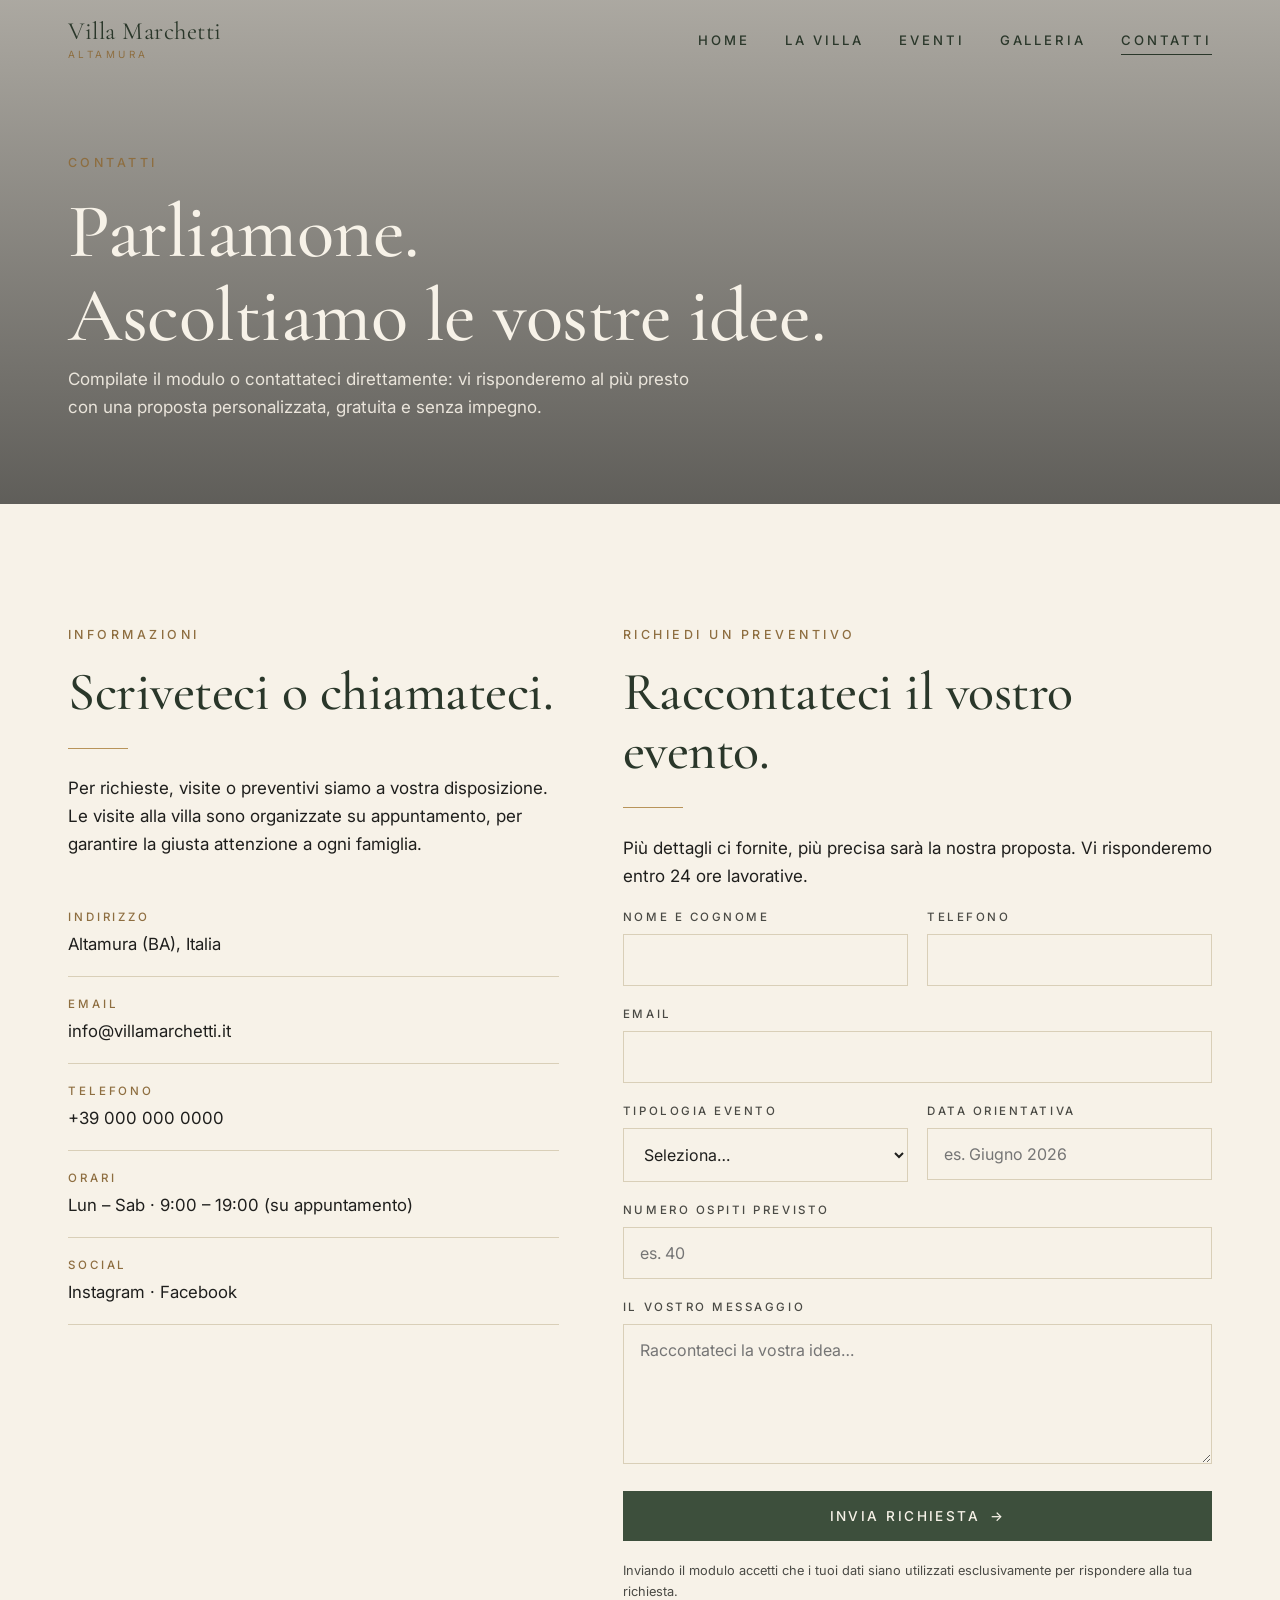
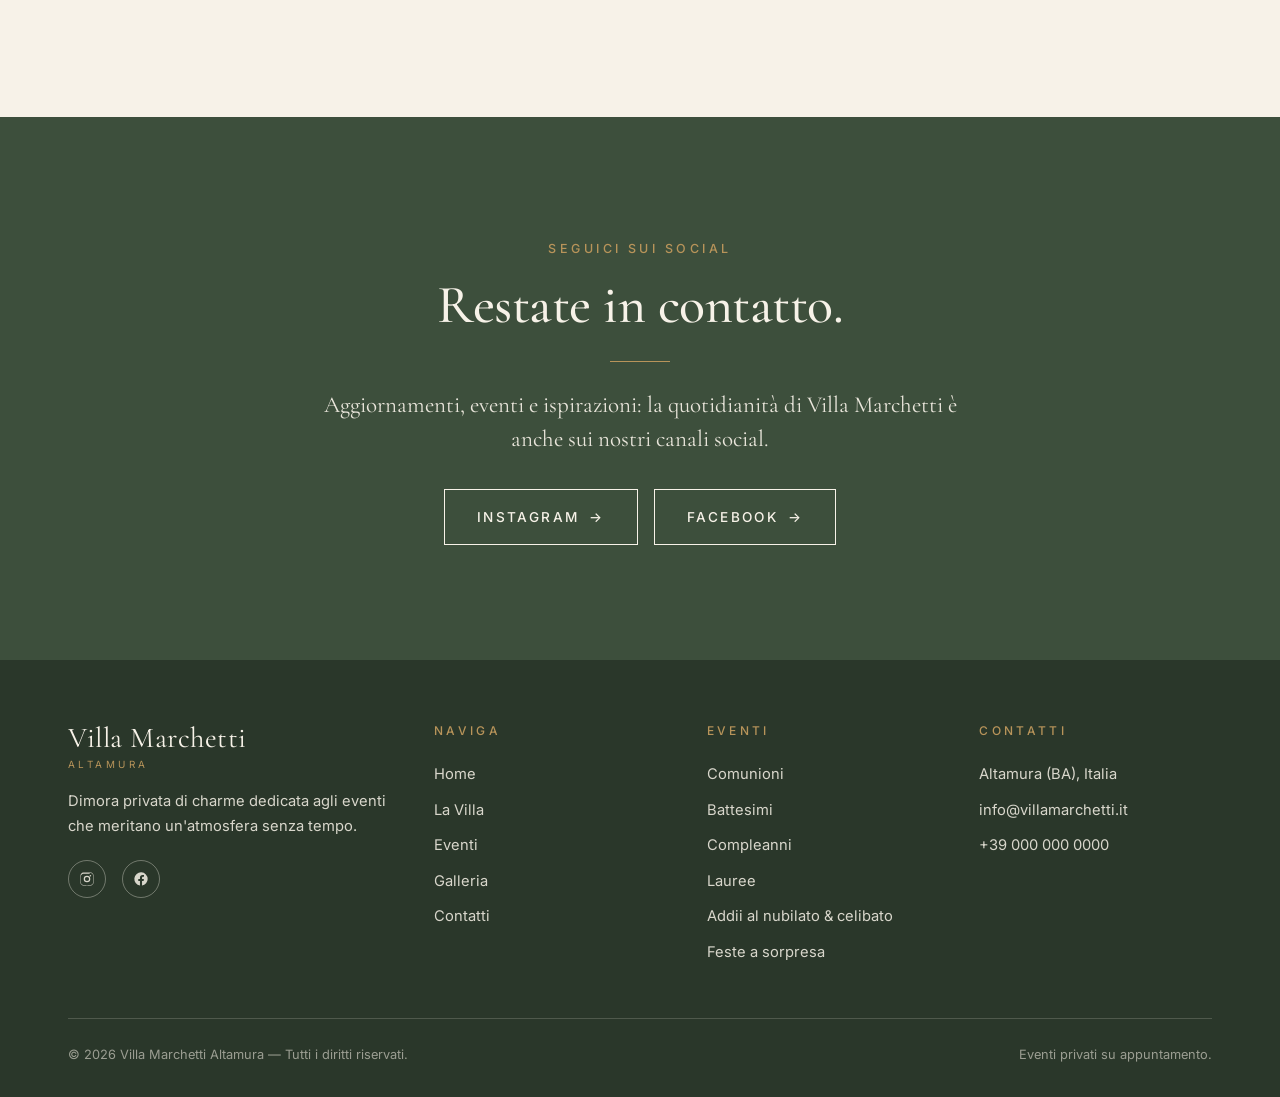
==== contatti.html @ 066bf470 "feat: setup iniziale sito Villa Marchetti Altamura - Sito statico HTML/CSS/JS pronto per deploy su V" ====
<!doctype html>
<html lang="it">
<head>
  <meta charset="utf-8" />
  <meta name="viewport" content="width=device-width,initial-scale=1" />
  <title>Contatti — Villa Marchetti Altamura</title>
  <meta name="description" content="Richiedi un preventivo o prenota una visita a Villa Marchetti, location esclusiva per eventi privati ad Altamura: comunioni, compleanni, battesimi, lauree e altro.">
  <meta name="theme-color" content="#3D4F3C">
  <link rel="canonical" href="https://villamarchetti.it/contatti.html">
  <link rel="preconnect" href="https://fonts.googleapis.com">
  <link rel="preconnect" href="https://fonts.gstatic.com" crossorigin>
  <link href="https://fonts.googleapis.com/css2?family=Cormorant+Garamond:ital,wght@0,400;0,500;0,600;1,400&family=Inter:wght@300;400;500;600&display=swap" rel="stylesheet">
  <link rel="stylesheet" href="/assets/css/style.css">
</head>
<body>

  <header class="site-header is-light">
    <div class="container nav">
      <a href="/" class="brand">Villa Marchetti<small>Altamura</small></a>
      <button class="nav-toggle" aria-label="Apri menu" aria-expanded="false">
        <span></span><span></span><span></span>
      </button>
      <nav>
        <ul class="nav-list">
          <li><a class="nav-link" href="/">Home</a></li>
          <li><a class="nav-link" href="/la-villa.html">La Villa</a></li>
          <li><a class="nav-link" href="/eventi.html">Eventi</a></li>
          <li><a class="nav-link" href="/galleria.html">Galleria</a></li>
          <li><a class="nav-link is-active" href="/contatti.html">Contatti</a></li>
        </ul>
      </nav>
    </div>
  </header>

  <!-- SUBHERO -->
  <section class="subhero">
    <div class="subhero__bg" style="background-image:url('https://images.unsplash.com/photo-1505691938895-1758d7feb511?auto=format&fit=crop&w=2000&q=80');"></div>
    <div class="container subhero__content reveal">
      <span class="eyebrow">Contatti</span>
      <h1>Parliamone.<br>Ascoltiamo le vostre idee.</h1>
      <p>Compilate il modulo o contattateci direttamente: vi risponderemo al più presto con una proposta personalizzata, gratuita e senza impegno.</p>
    </div>
  </section>

  <!-- CONTACT -->
  <section class="section">
    <div class="container">
      <div class="contact-grid">

        <!-- Info -->
        <div class="reveal">
          <span class="eyebrow">Informazioni</span>
          <h2>Scriveteci o chiamateci.</h2>
          <div class="divider"></div>
          <p>Per richieste, visite o preventivi siamo a vostra disposizione. Le visite alla villa sono organizzate su appuntamento, per garantire la giusta attenzione a ogni famiglia.</p>

          <ul class="info-list">
            <li>
              <strong>Indirizzo</strong>
              <span>Altamura (BA), Italia</span>
            </li>
            <li>
              <strong>Email</strong>
              <a href="mailto:info@villamarchetti.it">info@villamarchetti.it</a>
            </li>
            <li>
              <strong>Telefono</strong>
              <a href="tel:+390000000000">+39 000 000 0000</a>
            </li>
            <li>
              <strong>Orari</strong>
              <span>Lun – Sab · 9:00 – 19:00 (su appuntamento)</span>
            </li>
            <li>
              <strong>Social</strong>
              <span>
                <a href="https://www.instagram.com/villa_marchetti_altamura/" target="_blank" rel="noopener">Instagram</a> ·
                <a href="https://www.facebook.com/profile.php?id=100035421801743" target="_blank" rel="noopener">Facebook</a>
              </span>
            </li>
          </ul>
        </div>

        <!-- Form -->
        <div class="reveal">
          <span class="eyebrow">Richiedi un preventivo</span>
          <h2>Raccontateci il vostro evento.</h2>
          <div class="divider"></div>
          <p>Più dettagli ci fornite, più precisa sarà la nostra proposta. Vi risponderemo entro 24 ore lavorative.</p>

          <form id="contact-form" class="form" autocomplete="on" novalidate>
            <div class="form__row">
              <div>
                <label for="nome">Nome e cognome</label>
                <input type="text" id="nome" name="nome" required>
              </div>
              <div>
                <label for="telefono">Telefono</label>
                <input type="tel" id="telefono" name="telefono">
              </div>
            </div>

            <div>
              <label for="email">Email</label>
              <input type="email" id="email" name="email" required>
            </div>

            <div class="form__row">
              <div>
                <label for="evento">Tipologia evento</label>
                <select id="evento" name="evento" required>
                  <option value="">Seleziona…</option>
                  <option>Prima comunione</option>
                  <option>Battesimo</option>
                  <option>Compleanno</option>
                  <option>Festa di laurea</option>
                  <option>Addio al nubilato</option>
                  <option>Addio al celibato</option>
                  <option>Festa a sorpresa</option>
                  <option>Altro evento privato</option>
                </select>
              </div>
              <div>
                <label for="data">Data orientativa</label>
                <input type="text" id="data" name="data" placeholder="es. Giugno 2026">
              </div>
            </div>

            <div>
              <label for="ospiti">Numero ospiti previsto</label>
              <input type="text" id="ospiti" name="ospiti" placeholder="es. 40">
            </div>

            <div>
              <label for="messaggio">Il vostro messaggio</label>
              <textarea id="messaggio" name="messaggio" placeholder="Raccontateci la vostra idea…"></textarea>
            </div>

            <button type="submit" class="btn btn--primary">Invia richiesta <span class="arrow">→</span></button>
            <p style="font-size:.8rem;color:var(--color-ink-soft);margin:0;">Inviando il modulo accetti che i tuoi dati siano utilizzati esclusivamente per rispondere alla tua richiesta.</p>
          </form>
        </div>
      </div>
    </div>
  </section>

  <!-- CTA SOCIAL -->
  <section class="section section--olive text-center">
    <div class="container">
      <span class="eyebrow">Seguici sui social</span>
      <h2>Restate in contatto.</h2>
      <div class="divider"></div>
      <p class="lead" style="max-width:680px;margin:0 auto 2rem;color:rgba(247,242,232,.92);font-style:normal;">Aggiornamenti, eventi e ispirazioni: la quotidianità di Villa Marchetti è anche sui nostri canali social.</p>
      <div style="display:flex;gap:1rem;justify-content:center;flex-wrap:wrap;">
        <a href="https://www.instagram.com/villa_marchetti_altamura/" target="_blank" rel="noopener" class="btn btn--ghost-light">Instagram <span class="arrow">→</span></a>
        <a href="https://www.facebook.com/profile.php?id=100035421801743" target="_blank" rel="noopener" class="btn btn--ghost-light">Facebook <span class="arrow">→</span></a>
      </div>
    </div>
  </section>

  <!-- FOOTER -->
  <footer class="site-footer">
    <div class="container">
      <div class="footer-grid">
        <div>
          <a href="/" class="brand">Villa Marchetti<small>Altamura</small></a>
          <p style="margin-top:1.2rem;max-width:320px;">Dimora privata di charme dedicata agli eventi che meritano un'atmosfera senza tempo.</p>
          <ul class="socials" aria-label="Profili social">
            <li><a href="https://www.instagram.com/villa_marchetti_altamura/" target="_blank" rel="noopener" aria-label="Instagram"><svg viewBox="0 0 24 24"><path d="M12 2.2c3.2 0 3.6 0 4.85.07 1.17.05 1.8.25 2.23.42.56.22.96.48 1.38.9.42.42.68.82.9 1.38.17.42.37 1.06.42 2.23.06 1.25.07 1.63.07 4.8s0 3.55-.07 4.8c-.05 1.17-.25 1.8-.42 2.23-.22.56-.48.96-.9 1.38-.42.42-.82.68-1.38.9-.42.17-1.06.37-2.23.42-1.25.06-1.63.07-4.85.07s-3.6 0-4.85-.07c-1.17-.05-1.8-.25-2.23-.42a3.7 3.7 0 0 1-1.38-.9 3.7 3.7 0 0 1-.9-1.38c-.17-.42-.37-1.06-.42-2.23C2.21 15.55 2.2 15.17 2.2 12s0-3.55.07-4.8c.05-1.17.25-1.8.42-2.23.22-.56.48-.96.9-1.38.42-.42.82-.68 1.38-.9.42-.17 1.06-.37 2.23-.42C8.45 2.21 8.83 2.2 12 2.2zm0 1.8c-3.15 0-3.5 0-4.74.07-1.04.05-1.6.22-1.98.36-.5.2-.86.43-1.24.81a3.3 3.3 0 0 0-.81 1.24c-.14.38-.31.94-.36 1.98C2.8 8.5 2.8 8.85 2.8 12s0 3.5.07 4.74c.05 1.04.22 1.6.36 1.98.2.5.43.86.81 1.24.38.38.74.61 1.24.81.38.14.94.31 1.98.36C8.5 21.2 8.85 21.2 12 21.2s3.5 0 4.74-.07c1.04-.05 1.6-.22 1.98-.36.5-.2.86-.43 1.24-.81.38-.38.61-.74.81-1.24.14-.38.31-.94.36-1.98.07-1.24.07-1.59.07-4.74s0-3.5-.07-4.74c-.05-1.04-.22-1.6-.36-1.98a3.3 3.3 0 0 0-.81-1.24 3.3 3.3 0 0 0-1.24-.81c-.38-.14-.94-.31-1.98-.36C15.5 4 15.15 4 12 4zm0 3.07a4.93 4.93 0 1 1 0 9.86 4.93 4.93 0 0 1 0-9.86zm0 1.8a3.13 3.13 0 1 0 0 6.26 3.13 3.13 0 0 0 0-6.26zm5.1-3.05a1.15 1.15 0 1 1 0 2.3 1.15 1.15 0 0 1 0-2.3z"/></svg></a></li>
            <li><a href="https://www.facebook.com/profile.php?id=100035421801743" target="_blank" rel="noopener" aria-label="Facebook"><svg viewBox="0 0 24 24"><path d="M22 12a10 10 0 1 0-11.56 9.88v-6.99H7.9V12h2.54V9.8c0-2.5 1.5-3.9 3.78-3.9 1.1 0 2.24.2 2.24.2v2.46h-1.26c-1.24 0-1.63.77-1.63 1.56V12h2.78l-.44 2.89h-2.34v6.99A10 10 0 0 0 22 12z"/></svg></a></li>
          </ul>
        </div>
        <div>
          <h4>Naviga</h4>
          <ul>
            <li><a href="/">Home</a></li>
            <li><a href="/la-villa.html">La Villa</a></li>
            <li><a href="/eventi.html">Eventi</a></li>
            <li><a href="/galleria.html">Galleria</a></li>
            <li><a href="/contatti.html">Contatti</a></li>
          </ul>
        </div>
        <div>
          <h4>Eventi</h4>
          <ul>
            <li>Comunioni</li>
            <li>Battesimi</li>
            <li>Compleanni</li>
            <li>Lauree</li>
            <li>Addii al nubilato &amp; celibato</li>
            <li>Feste a sorpresa</li>
          </ul>
        </div>
        <div>
          <h4>Contatti</h4>
          <ul>
            <li>Altamura (BA), Italia</li>
            <li><a href="mailto:info@villamarchetti.it">info@villamarchetti.it</a></li>
            <li><a href="tel:+390000000000">+39 000 000 0000</a></li>
          </ul>
        </div>
      </div>
      <div class="footer-bottom">
        <span>© <span id="year"></span> Villa Marchetti Altamura — Tutti i diritti riservati.</span>
        <span>Eventi privati su appuntamento.</span>
      </div>
    </div>
  </footer>

  <script src="/assets/js/main.js" defer></script>
</body>
</html>
---- assets/css/style.css ----
/* =====================================================
   Villa Marchetti — Foglio di stile globale
   Palette: crema, verde oliva profondo, ottone, antracite
   Font:    Cormorant Garamond (titoli) + Inter (testo)
   ===================================================== */

:root {
  --color-bg:        #F7F2E8;   /* crema */
  --color-bg-alt:    #EFE7D5;   /* sabbia */
  --color-ink:       #1F1F1D;   /* antracite */
  --color-ink-soft:  #4A4A45;
  --color-olive:     #3D4F3C;   /* verde oliva profondo */
  --color-olive-dk:  #2A372A;
  --color-brass:     #B8945A;   /* ottone */
  --color-brass-dk:  #8E6E40;
  --color-line:      #D9CFB8;

  --font-serif: 'Cormorant Garamond', 'Times New Roman', serif;
  --font-sans:  'Inter', -apple-system, BlinkMacSystemFont, 'Helvetica Neue', Arial, sans-serif;

  --maxw: 1240px;
  --gutter: clamp(1.25rem, 4vw, 3rem);

  --t-fast: 220ms cubic-bezier(.4,0,.2,1);
  --t-slow: 600ms cubic-bezier(.22,.61,.36,1);
}

/* -----  Reset minimale  ----- */
*, *::before, *::after { box-sizing: border-box; }
html { scroll-behavior: smooth; -webkit-text-size-adjust: 100%; }
body {
  margin: 0;
  font-family: var(--font-sans);
  color: var(--color-ink);
  background: var(--color-bg);
  line-height: 1.65;
  font-size: 17px;
  -webkit-font-smoothing: antialiased;
  -moz-osx-font-smoothing: grayscale;
}
img { max-width: 100%; height: auto; display: block; }
a { color: inherit; text-decoration: none; transition: color var(--t-fast); }
a:hover { color: var(--color-brass-dk); }
button { font-family: inherit; cursor: pointer; border: 0; background: none; }
::selection { background: var(--color-olive); color: var(--color-bg); }

/* -----  Tipografia  ----- */
h1, h2, h3, h4 {
  font-family: var(--font-serif);
  font-weight: 500;
  color: var(--color-olive-dk);
  line-height: 1.1;
  margin: 0 0 .5em;
  letter-spacing: -.5px;
}
h1 { font-size: clamp(2.6rem, 6vw, 5rem); }
h2 { font-size: clamp(2rem, 4.2vw, 3.4rem); }
h3 { font-size: clamp(1.4rem, 2.2vw, 1.9rem); }
p  { margin: 0 0 1.1em; }
.eyebrow {
  font-family: var(--font-sans);
  font-size: .78rem;
  font-weight: 500;
  letter-spacing: .28em;
  text-transform: uppercase;
  color: var(--color-brass-dk);
  margin-bottom: 1rem;
  display: inline-block;
}
.lead {
  font-family: var(--font-serif);
  font-size: clamp(1.2rem, 1.8vw, 1.55rem);
  line-height: 1.5;
  color: var(--color-ink-soft);
  font-style: italic;
}

/* -----  Layout  ----- */
.container {
  width: 100%;
  max-width: var(--maxw);
  margin: 0 auto;
  padding: 0 var(--gutter);
}
.section { padding: clamp(4rem, 9vw, 7.5rem) 0; }
.section--tight { padding: clamp(3rem, 6vw, 5rem) 0; }
.section--olive { background: var(--color-olive); color: var(--color-bg); }
.section--olive h1, .section--olive h2, .section--olive h3 { color: var(--color-bg); }
.section--olive .eyebrow { color: var(--color-brass); }
.section--cream { background: var(--color-bg-alt); }
.divider {
  width: 60px; height: 1px; background: var(--color-brass);
  margin: 1.4rem 0 1.6rem;
}
.text-center { text-align: center; }
.text-center .divider { margin-left: auto; margin-right: auto; }

/* -----  Pulsanti  ----- */
.btn {
  display: inline-flex;
  align-items: center;
  gap: .6rem;
  padding: 1rem 2rem;
  font-family: var(--font-sans);
  font-size: .85rem;
  letter-spacing: .18em;
  text-transform: uppercase;
  font-weight: 500;
  border: 1px solid currentColor;
  transition: background var(--t-fast), color var(--t-fast), border-color var(--t-fast), transform var(--t-fast);
}
.btn:hover { transform: translateY(-1px); }
.btn--primary {
  background: var(--color-olive);
  color: var(--color-bg);
  border-color: var(--color-olive);
}
.btn--primary:hover { background: var(--color-olive-dk); border-color: var(--color-olive-dk); color: var(--color-bg); }
.btn--outline {
  background: transparent;
  color: var(--color-olive);
  border-color: var(--color-olive);
}
.btn--outline:hover { background: var(--color-olive); color: var(--color-bg); }
.btn--ghost-light {
  color: var(--color-bg);
  border-color: var(--color-bg);
}
.btn--ghost-light:hover { background: var(--color-bg); color: var(--color-olive-dk); }
.btn .arrow { transition: transform var(--t-fast); }
.btn:hover .arrow { transform: translateX(4px); }

/* -----  Header / Navigazione  ----- */
.site-header {
  position: fixed;
  top: 0; left: 0; right: 0;
  z-index: 50;
  padding: 1.2rem 0;
  transition: background var(--t-fast), padding var(--t-fast), box-shadow var(--t-fast);
}
.site-header.is-scrolled {
  background: rgba(247, 242, 232, .96);
  backdrop-filter: blur(8px);
  -webkit-backdrop-filter: blur(8px);
  padding: .7rem 0;
  box-shadow: 0 1px 0 var(--color-line);
}
.nav {
  display: flex;
  align-items: center;
  justify-content: space-between;
  gap: 2rem;
}
.brand {
  font-family: var(--font-serif);
  font-size: 1.55rem;
  color: var(--color-olive-dk);
  letter-spacing: .5px;
  line-height: 1;
}
.brand small {
  display: block;
  font-family: var(--font-sans);
  font-size: .62rem;
  letter-spacing: .35em;
  text-transform: uppercase;
  color: var(--color-brass-dk);
  margin-top: .35rem;
}
.site-header:not(.is-scrolled) .brand,
.site-header:not(.is-scrolled) .nav-link { color: var(--color-bg); }
.site-header:not(.is-scrolled) .brand small { color: var(--color-brass); }
.site-header.is-light:not(.is-scrolled) .brand,
.site-header.is-light:not(.is-scrolled) .nav-link { color: var(--color-olive-dk); }
.site-header.is-light:not(.is-scrolled) .brand small { color: var(--color-brass-dk); }

.nav-list {
  display: flex;
  gap: 2.2rem;
  list-style: none;
  margin: 0; padding: 0;
}
.nav-link {
  font-size: .82rem;
  letter-spacing: .22em;
  text-transform: uppercase;
  font-weight: 500;
  position: relative;
  padding: .4rem 0;
}
.nav-link::after {
  content: '';
  position: absolute;
  left: 0; bottom: 0;
  width: 0; height: 1px;
  background: currentColor;
  transition: width var(--t-fast);
}
.nav-link:hover::after, .nav-link.is-active::after { width: 100%; }

.nav-toggle {
  display: none;
  width: 36px; height: 28px;
  flex-direction: column;
  justify-content: space-between;
  align-items: stretch;
}
.nav-toggle span {
  display: block; height: 1.5px; background: currentColor;
  transition: transform var(--t-fast), opacity var(--t-fast);
}
.nav-toggle.is-open span:nth-child(1) { transform: translateY(13px) rotate(45deg); }
.nav-toggle.is-open span:nth-child(2) { opacity: 0; }
.nav-toggle.is-open span:nth-child(3) { transform: translateY(-13px) rotate(-45deg); }

/* -----  Hero  ----- */
.hero {
  position: relative;
  min-height: 100vh;
  display: flex;
  align-items: center;
  color: var(--color-bg);
  overflow: hidden;
}
.hero__bg {
  position: absolute; inset: 0;
  background-size: cover;
  background-position: center;
  z-index: 0;
}
.hero__bg::after {
  content: '';
  position: absolute; inset: 0;
  background: linear-gradient(180deg, rgba(31,31,29,.45) 0%, rgba(31,31,29,.55) 60%, rgba(31,31,29,.75) 100%);
}
.hero__content {
  position: relative;
  z-index: 1;
  max-width: 820px;
  padding-top: 6rem;
}
.hero h1 {
  color: var(--color-bg);
  margin-bottom: 1.2rem;
}
.hero .lead { color: rgba(247,242,232,.92); font-style: normal; }
.hero__actions {
  margin-top: 2rem;
  display: flex;
  gap: 1rem;
  flex-wrap: wrap;
}
.hero__scroll {
  position: absolute;
  bottom: 2rem; left: 50%;
  transform: translateX(-50%);
  z-index: 2;
  font-size: .7rem;
  letter-spacing: .35em;
  text-transform: uppercase;
  color: rgba(247,242,232,.8);
  text-align: center;
}
.hero__scroll::after {
  content: '';
  display: block;
  width: 1px; height: 40px;
  background: rgba(247,242,232,.6);
  margin: .8rem auto 0;
  animation: scrollLine 2.4s ease-in-out infinite;
  transform-origin: top;
}
@keyframes scrollLine {
  0%, 100% { transform: scaleY(.3); opacity: .4; }
  50%      { transform: scaleY(1);  opacity: 1;  }
}

/* -----  Hero compatto (pagine interne)  ----- */
.subhero {
  position: relative;
  min-height: 56vh;
  display: flex;
  align-items: flex-end;
  color: var(--color-bg);
  padding-bottom: clamp(2rem, 5vw, 4rem);
  overflow: hidden;
}
.subhero__bg { position: absolute; inset: 0; background-size: cover; background-position: center; z-index: 0; }
.subhero__bg::after {
  content: ''; position: absolute; inset: 0;
  background: linear-gradient(180deg, rgba(31,31,29,.35) 0%, rgba(31,31,29,.7) 100%);
}
.subhero__content { position: relative; z-index: 1; padding-top: 8rem; }
.subhero h1 { color: var(--color-bg); margin-bottom: .4rem; }
.subhero p { color: rgba(247,242,232,.9); max-width: 640px; }

/* -----  Griglia eventi (card)  ----- */
.grid-events {
  display: grid;
  grid-template-columns: repeat(auto-fit, minmax(260px, 1fr));
  gap: 2rem;
  margin-top: 3rem;
}
.event-card {
  background: var(--color-bg);
  padding: 2.4rem 2rem;
  border: 1px solid var(--color-line);
  text-align: center;
  transition: transform var(--t-fast), box-shadow var(--t-fast), border-color var(--t-fast);
}
.event-card:hover {
  transform: translateY(-4px);
  box-shadow: 0 20px 40px -20px rgba(31,31,29,.18);
  border-color: var(--color-brass);
}
.event-card__icon {
  width: 52px; height: 52px;
  margin: 0 auto 1.2rem;
  color: var(--color-brass-dk);
}
.event-card__icon svg { width: 100%; height: 100%; stroke: currentColor; fill: none; stroke-width: 1.2; }
.event-card h3 { font-size: 1.4rem; margin-bottom: .5rem; }
.event-card p { font-size: .95rem; color: var(--color-ink-soft); margin: 0; }

/* -----  Sezione split (immagine + testo)  ----- */
.split {
  display: grid;
  grid-template-columns: 1fr 1fr;
  gap: clamp(2rem, 5vw, 5rem);
  align-items: center;
}
.split--reverse .split__media { order: 2; }
.split__media {
  position: relative;
  aspect-ratio: 4/5;
  background-size: cover;
  background-position: center;
  overflow: hidden;
}
.split__media::before {
  content: '';
  position: absolute;
  inset: 14px;
  border: 1px solid rgba(247,242,232,.45);
  pointer-events: none;
}
.split__body h2 { margin-bottom: 1rem; }
.split__body .divider { margin-top: 0; }
@media (max-width: 820px) {
  .split { grid-template-columns: 1fr; }
  .split--reverse .split__media { order: 0; }
  .split__media { aspect-ratio: 4/3; }
}

/* -----  Quote / Pull-quote  ----- */
.quote {
  text-align: center;
  max-width: 820px;
  margin: 0 auto;
  font-family: var(--font-serif);
  font-style: italic;
  font-size: clamp(1.4rem, 2.4vw, 2rem);
  line-height: 1.4;
  color: var(--color-ink-soft);
}
.quote::before, .quote::after {
  content: '"';
  font-size: 1.2em;
  color: var(--color-brass);
  display: inline-block;
  transform: translateY(.15em);
  margin: 0 .15em;
}

/* -----  Galleria  ----- */
.gallery {
  display: grid;
  grid-template-columns: repeat(3, 1fr);
  gap: 1rem;
  margin-top: 2.5rem;
}
.gallery__item {
  position: relative;
  aspect-ratio: 1;
  background-size: cover;
  background-position: center;
  overflow: hidden;
  cursor: pointer;
}
.gallery__item::after {
  content: '';
  position: absolute; inset: 0;
  background: rgba(31,31,29,0);
  transition: background var(--t-fast);
}
.gallery__item:hover::after { background: rgba(31,31,29,.18); }
.gallery__item--wide  { grid-column: span 2; }
.gallery__item--tall  { grid-row: span 2; aspect-ratio: 1/2; }
@media (max-width: 820px) {
  .gallery { grid-template-columns: repeat(2, 1fr); }
  .gallery__item--wide, .gallery__item--tall { grid-column: auto; grid-row: auto; aspect-ratio: 1; }
}

/* -----  Lista servizi (eventi page)  ----- */
.event-detail {
  display: grid;
  grid-template-columns: 1fr 1fr;
  gap: clamp(2rem, 5vw, 5rem);
  align-items: center;
  padding: clamp(3rem, 6vw, 5rem) 0;
  border-bottom: 1px solid var(--color-line);
}
.event-detail:last-child { border-bottom: 0; }
.event-detail--reverse .event-detail__media { order: 2; }
.event-detail__media {
  aspect-ratio: 5/4;
  background-size: cover;
  background-position: center;
}
.event-detail h3 { font-size: clamp(1.8rem, 3vw, 2.4rem); }
.event-detail ul {
  list-style: none;
  padding: 0;
  margin: 1.4rem 0 0;
}
.event-detail li {
  position: relative;
  padding: .5rem 0 .5rem 1.6rem;
  color: var(--color-ink-soft);
  border-bottom: 1px solid var(--color-line);
}
.event-detail li:last-child { border-bottom: 0; }
.event-detail li::before {
  content: '';
  position: absolute;
  left: 0; top: 1.1rem;
  width: 8px; height: 1px;
  background: var(--color-brass);
}
@media (max-width: 820px) {
  .event-detail { grid-template-columns: 1fr; }
  .event-detail--reverse .event-detail__media { order: 0; }
}

/* -----  Form contatti  ----- */
.contact-grid {
  display: grid;
  grid-template-columns: 1fr 1.2fr;
  gap: clamp(2rem, 5vw, 4rem);
}
@media (max-width: 820px) { .contact-grid { grid-template-columns: 1fr; } }

.info-list {
  list-style: none;
  padding: 0; margin: 2rem 0 0;
}
.info-list li {
  padding: 1.1rem 0;
  border-bottom: 1px solid var(--color-line);
  display: flex;
  flex-direction: column;
  gap: .25rem;
}
.info-list strong {
  font-family: var(--font-sans);
  font-size: .72rem;
  letter-spacing: .25em;
  text-transform: uppercase;
  color: var(--color-brass-dk);
  font-weight: 500;
}
.info-list a, .info-list span { font-size: 1.05rem; color: var(--color-ink); }

.form {
  display: grid;
  gap: 1.2rem;
}
.form__row {
  display: grid;
  grid-template-columns: 1fr 1fr;
  gap: 1.2rem;
}
@media (max-width: 560px) { .form__row { grid-template-columns: 1fr; } }
.form label {
  font-size: .72rem;
  letter-spacing: .22em;
  text-transform: uppercase;
  color: var(--color-ink-soft);
  font-weight: 500;
  margin-bottom: .4rem;
  display: block;
}
.form input, .form select, .form textarea {
  width: 100%;
  padding: .95rem 1rem;
  border: 1px solid var(--color-line);
  background: var(--color-bg);
  font-family: inherit;
  font-size: 1rem;
  color: var(--color-ink);
  transition: border-color var(--t-fast), background var(--t-fast);
}
.form input:focus, .form select:focus, .form textarea:focus {
  outline: none;
  border-color: var(--color-olive);
  background: #fff;
}
.form textarea { min-height: 140px; resize: vertical; }
.form .btn { justify-content: center; }

/* -----  Footer  ----- */
.site-footer {
  background: var(--color-olive-dk);
  color: rgba(247,242,232,.85);
  padding: 4rem 0 2rem;
  font-size: .92rem;
}
.footer-grid {
  display: grid;
  grid-template-columns: 1.4fr 1fr 1fr 1fr;
  gap: 2.5rem;
  margin-bottom: 3rem;
}
@media (max-width: 820px) { .footer-grid { grid-template-columns: 1fr 1fr; } }
@media (max-width: 520px) { .footer-grid { grid-template-columns: 1fr; } }
.footer-grid h4 {
  color: var(--color-brass);
  font-family: var(--font-sans);
  font-size: .75rem;
  letter-spacing: .28em;
  text-transform: uppercase;
  margin-bottom: 1.2rem;
}
.footer-grid ul { list-style: none; padding: 0; margin: 0; }
.footer-grid li { padding: .35rem 0; }
.footer-grid .brand { color: var(--color-bg); font-size: 1.8rem; }
.footer-grid .brand small { color: var(--color-brass); }
.footer-bottom {
  padding-top: 1.6rem;
  border-top: 1px solid rgba(247,242,232,.18);
  display: flex;
  justify-content: space-between;
  flex-wrap: wrap;
  gap: 1rem;
  font-size: .8rem;
  color: rgba(247,242,232,.55);
}
.socials {
  display: flex;
  gap: 1rem;
  list-style: none;
  padding: 0; margin: 1rem 0 0;
}
.socials a {
  width: 38px; height: 38px;
  border: 1px solid rgba(247,242,232,.35);
  border-radius: 50%;
  display: inline-flex;
  align-items: center;
  justify-content: center;
  transition: background var(--t-fast), border-color var(--t-fast);
}
.socials a:hover { background: var(--color-brass); border-color: var(--color-brass); color: var(--color-olive-dk); }
.socials svg { width: 16px; height: 16px; fill: currentColor; }

/* -----  Mobile menu  ----- */
@media (max-width: 880px) {
  .nav-toggle { display: flex; }
  .nav-list {
    position: fixed;
    inset: 0;
    background: var(--color-olive-dk);
    color: var(--color-bg);
    flex-direction: column;
    align-items: center;
    justify-content: center;
    gap: 2rem;
    transform: translateY(-100%);
    transition: transform var(--t-slow);
    z-index: 40;
  }
  .nav-list.is-open { transform: translateY(0); }
  .nav-list .nav-link { color: var(--color-bg); font-size: 1rem; }
  .site-header { color: var(--color-bg); }
}

/* -----  Reveal on scroll  ----- */
.reveal {
  opacity: 0;
  transform: translateY(24px);
  transition: opacity 800ms ease, transform 800ms ease;
}
.reveal.is-visible {
  opacity: 1;
  transform: none;
}

/* -----  Utility  ----- */
.mt-0 { margin-top: 0; }
.mb-0 { margin-bottom: 0; }
.sr-only {
  position: absolute; width: 1px; height: 1px;
  padding: 0; margin: -1px; overflow: hidden;
  clip: rect(0,0,0,0); white-space: nowrap; border: 0;
}
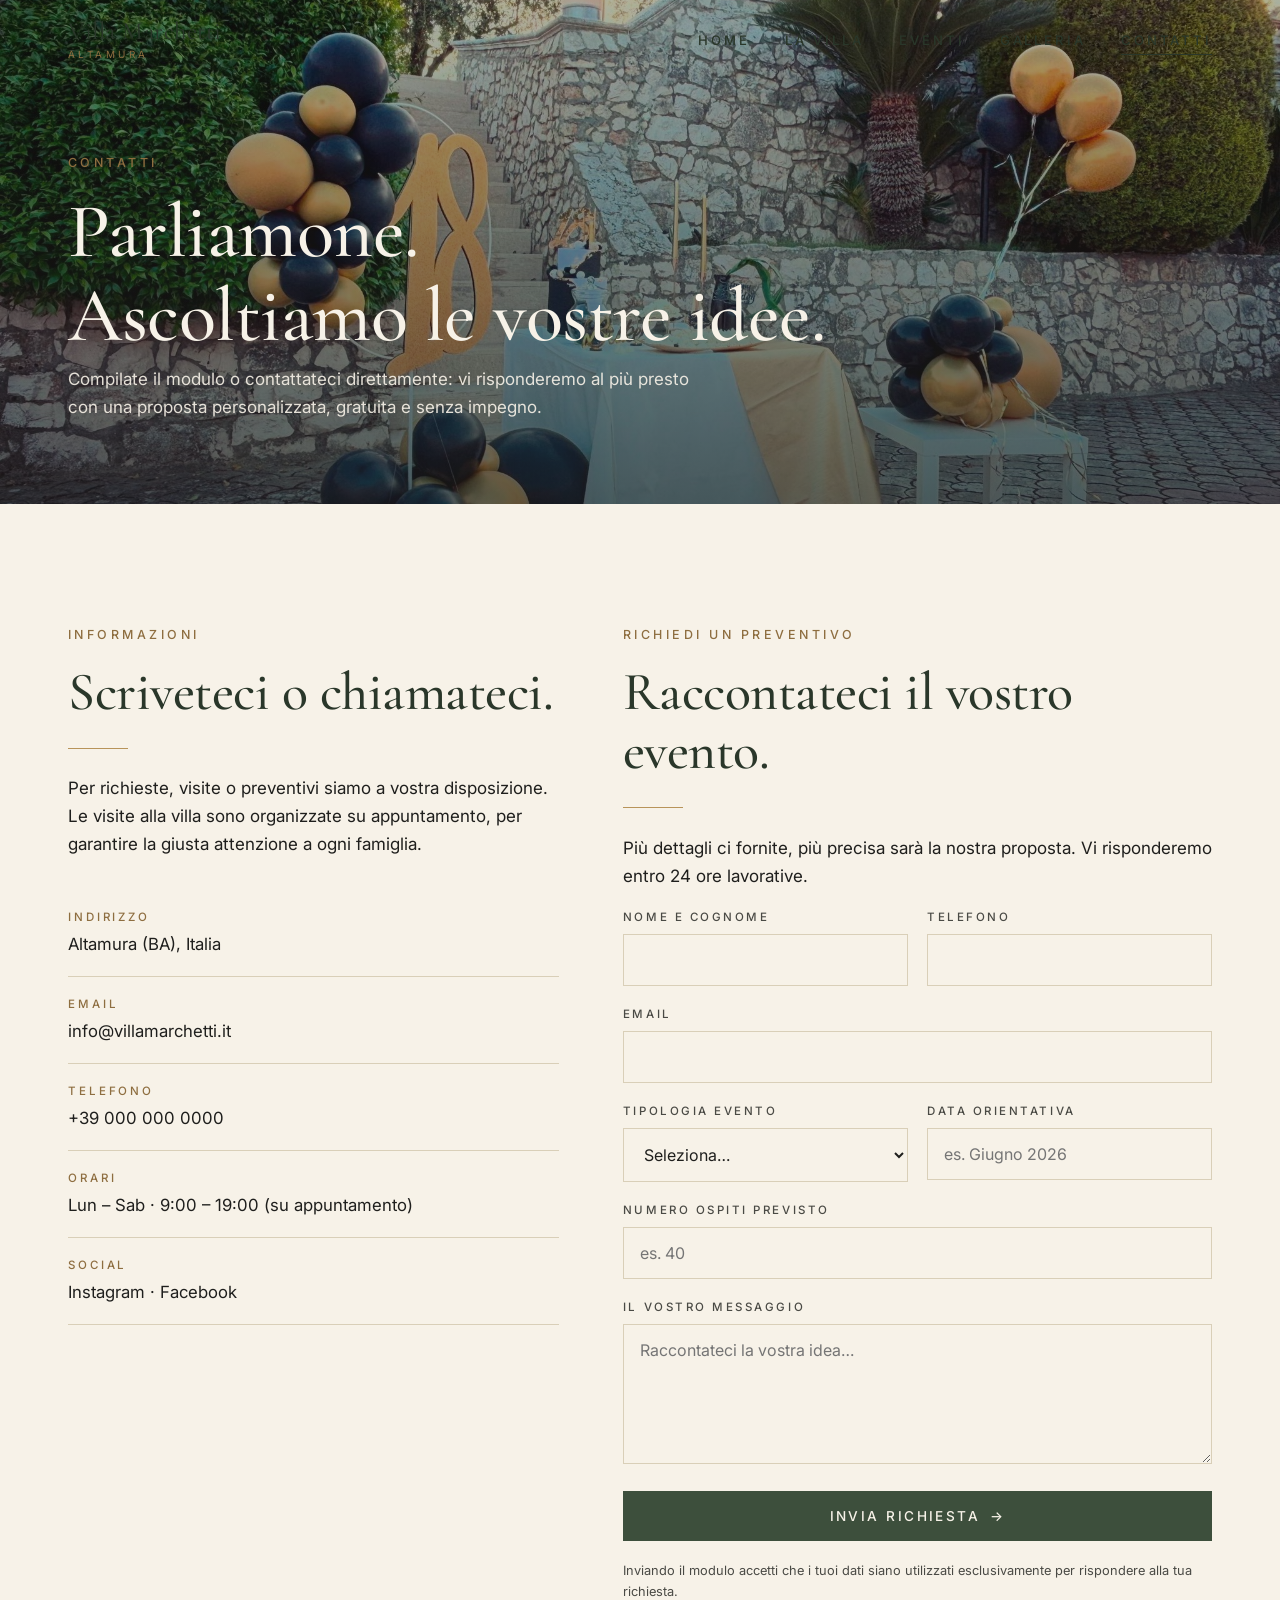
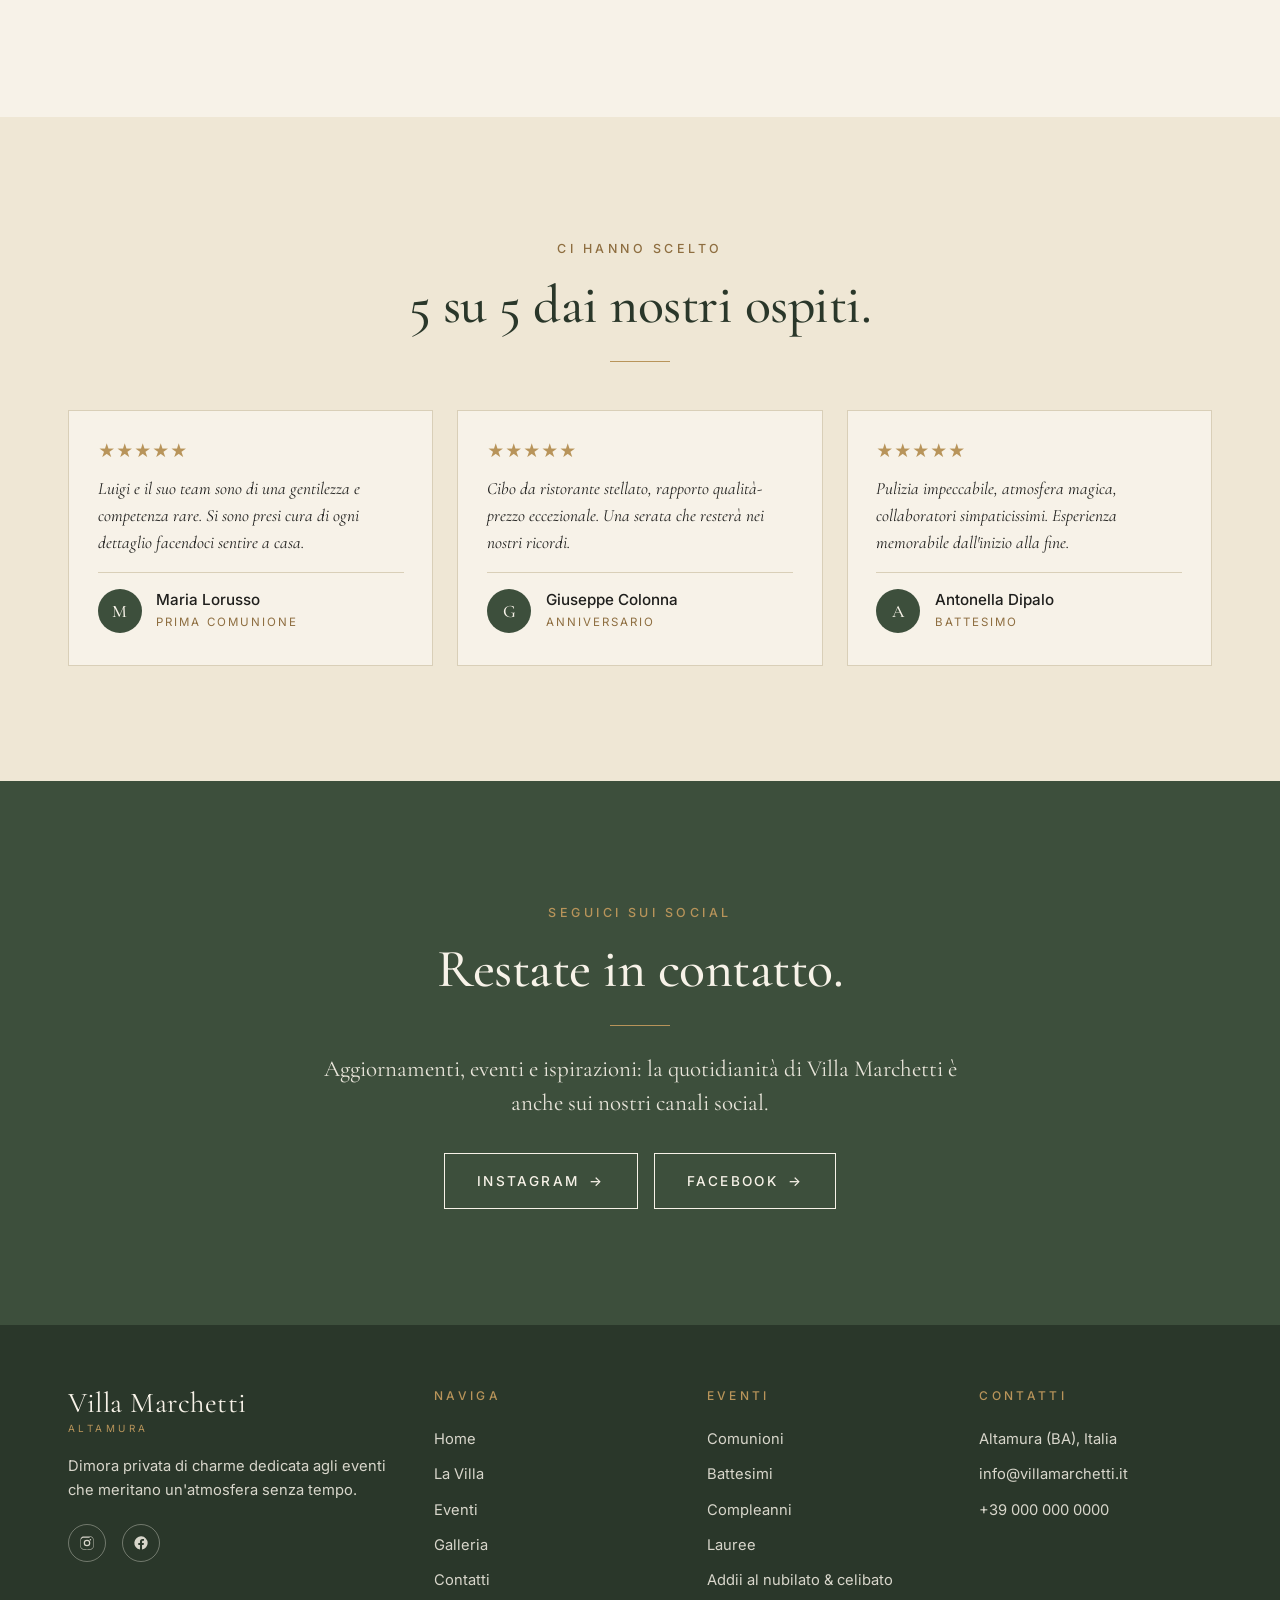
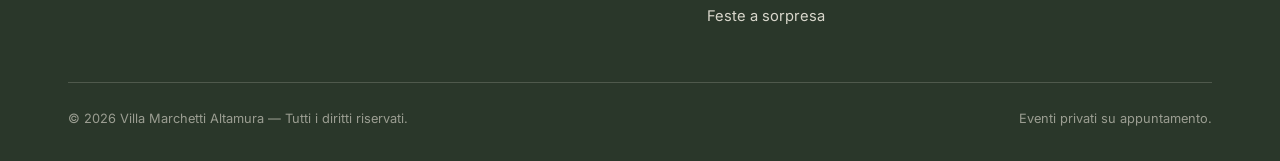
==== commit 648869e1: "feat: foto reali della villa, recensioni e sezione vantaggi - 12 foto reali da Instagram integrate i" ====
--- a/contatti.html
+++ b/contatti.html
@@ -34,7 +34,7 @@
 
   <!-- SUBHERO -->
   <section class="subhero">
-    <div class="subhero__bg" style="background-image:url('https://images.unsplash.com/photo-1505691938895-1758d7feb511?auto=format&fit=crop&w=2000&q=80');"></div>
+    <div class="subhero__bg" style="background-image:url('/assets/img/hero-villa-tramonto.jpg');"></div>
     <div class="container subhero__content reveal">
       <span class="eyebrow">Contatti</span>
       <h1>Parliamone.<br>Ascoltiamo le vostre idee.</h1>
@@ -144,6 +144,52 @@
     </div>
   </section>
 
+  <!-- MINI RECENSIONI -->
+  <section class="section section--cream">
+    <div class="container">
+      <div class="text-center">
+        <span class="eyebrow">Ci hanno scelto</span>
+        <h2>5 su 5 dai nostri ospiti.</h2>
+        <div class="divider"></div>
+      </div>
+      <div class="reviews-grid">
+        <article class="review-card reveal">
+          <span class="review-card__stars" aria-label="5 stelle su 5">★★★★★</span>
+          <p class="review-card__text">Luigi e il suo team sono di una gentilezza e competenza rare. Si sono presi cura di ogni dettaglio facendoci sentire a casa.</p>
+          <div class="review-card__meta">
+            <span class="review-card__avatar">M</span>
+            <div>
+              <div class="review-card__name">Maria Lorusso</div>
+              <span class="review-card__event">Prima Comunione</span>
+            </div>
+          </div>
+        </article>
+        <article class="review-card reveal">
+          <span class="review-card__stars" aria-label="5 stelle su 5">★★★★★</span>
+          <p class="review-card__text">Cibo da ristorante stellato, rapporto qualità-prezzo eccezionale. Una serata che resterà nei nostri ricordi.</p>
+          <div class="review-card__meta">
+            <span class="review-card__avatar">G</span>
+            <div>
+              <div class="review-card__name">Giuseppe Colonna</div>
+              <span class="review-card__event">Anniversario</span>
+            </div>
+          </div>
+        </article>
+        <article class="review-card reveal">
+          <span class="review-card__stars" aria-label="5 stelle su 5">★★★★★</span>
+          <p class="review-card__text">Pulizia impeccabile, atmosfera magica, collaboratori simpaticissimi. Esperienza memorabile dall'inizio alla fine.</p>
+          <div class="review-card__meta">
+            <span class="review-card__avatar">A</span>
+            <div>
+              <div class="review-card__name">Antonella Dipalo</div>
+              <span class="review-card__event">Battesimo</span>
+            </div>
+          </div>
+        </article>
+      </div>
+    </div>
+  </section>
+
   <!-- CTA SOCIAL -->
   <section class="section section--olive text-center">
     <div class="container">
--- a/assets/css/style.css
+++ b/assets/css/style.css
@@ -584,6 +584,163 @@
   .site-header { color: var(--color-bg); }
 }
 
+/* =====================================================
+   PERCHÉ SCEGLIERCI — Vantaggi
+   ===================================================== */
+.benefits {
+  display: grid;
+  grid-template-columns: repeat(auto-fit, minmax(240px, 1fr));
+  gap: 1px;
+  background: var(--color-line);
+  margin-top: 3rem;
+  border: 1px solid var(--color-line);
+}
+.benefit {
+  background: var(--color-bg);
+  padding: 2.5rem 2rem;
+  text-align: left;
+  transition: background var(--t-fast);
+}
+.benefit:hover { background: var(--color-bg-alt); }
+.benefit__num {
+  display: inline-block;
+  font-family: var(--font-serif);
+  font-size: 1.1rem;
+  color: var(--color-brass-dk);
+  letter-spacing: .15em;
+  margin-bottom: .8rem;
+}
+.benefit h3 {
+  font-size: 1.25rem;
+  margin-bottom: .6rem;
+  line-height: 1.25;
+}
+.benefit p {
+  font-size: .95rem;
+  color: var(--color-ink-soft);
+  margin: 0;
+  line-height: 1.6;
+}
+.section--olive .benefits { background: rgba(247,242,232,.12); border-color: rgba(247,242,232,.12); }
+.section--olive .benefit { background: var(--color-olive); color: var(--color-bg); }
+.section--olive .benefit:hover { background: var(--color-olive-dk); }
+.section--olive .benefit h3 { color: var(--color-bg); }
+.section--olive .benefit p { color: rgba(247,242,232,.78); }
+.section--olive .benefit__num { color: var(--color-brass); }
+
+/* =====================================================
+   RECENSIONI — Testimonianze clienti
+   ===================================================== */
+.reviews-grid {
+  display: grid;
+  grid-template-columns: repeat(3, 1fr);
+  gap: 1.5rem;
+  margin-top: 3rem;
+}
+@media (max-width: 980px) { .reviews-grid { grid-template-columns: repeat(2, 1fr); } }
+@media (max-width: 620px) { .reviews-grid { grid-template-columns: 1fr; } }
+
+.review-card {
+  background: var(--color-bg);
+  border: 1px solid var(--color-line);
+  padding: 2rem 1.8rem;
+  display: flex;
+  flex-direction: column;
+  gap: 1rem;
+  transition: transform var(--t-fast), box-shadow var(--t-fast), border-color var(--t-fast);
+}
+.review-card:hover {
+  transform: translateY(-3px);
+  box-shadow: 0 18px 36px -20px rgba(31,31,29,.18);
+  border-color: var(--color-brass);
+}
+.review-card__stars {
+  display: inline-flex;
+  gap: 2px;
+  color: var(--color-brass);
+  font-size: 1.05rem;
+  letter-spacing: 1px;
+  line-height: 1;
+}
+.review-card__text {
+  font-family: var(--font-serif);
+  font-style: italic;
+  font-size: 1.08rem;
+  line-height: 1.55;
+  color: var(--color-ink);
+  margin: 0;
+  flex: 1;
+}
+.review-card__meta {
+  display: flex;
+  align-items: center;
+  gap: .9rem;
+  padding-top: 1rem;
+  border-top: 1px solid var(--color-line);
+}
+.review-card__avatar {
+  width: 44px; height: 44px;
+  border-radius: 50%;
+  background: var(--color-olive);
+  color: var(--color-bg);
+  display: inline-flex;
+  align-items: center;
+  justify-content: center;
+  font-family: var(--font-serif);
+  font-size: 1.1rem;
+  font-weight: 500;
+  flex-shrink: 0;
+}
+.review-card__name {
+  font-family: var(--font-sans);
+  font-size: .95rem;
+  font-weight: 500;
+  color: var(--color-ink);
+  line-height: 1.2;
+}
+.review-card__event {
+  font-family: var(--font-sans);
+  font-size: .72rem;
+  letter-spacing: .18em;
+  text-transform: uppercase;
+  color: var(--color-brass-dk);
+  margin-top: .25rem;
+  display: block;
+}
+
+.reviews-summary {
+  display: flex;
+  align-items: center;
+  justify-content: center;
+  gap: 2rem;
+  flex-wrap: wrap;
+  margin-top: 2rem;
+  padding-top: 2rem;
+  border-top: 1px solid var(--color-line);
+}
+.reviews-summary__score {
+  font-family: var(--font-serif);
+  font-size: 3rem;
+  color: var(--color-olive-dk);
+  line-height: 1;
+}
+.reviews-summary__score small {
+  font-size: 1.1rem;
+  color: var(--color-ink-soft);
+  margin-left: .2em;
+}
+.reviews-summary__stars {
+  color: var(--color-brass);
+  font-size: 1.4rem;
+  letter-spacing: 2px;
+}
+.reviews-summary__label {
+  font-size: .85rem;
+  letter-spacing: .15em;
+  text-transform: uppercase;
+  color: var(--color-ink-soft);
+}
+
 /* -----  Reveal on scroll  ----- */
 .reveal {
   opacity: 0;
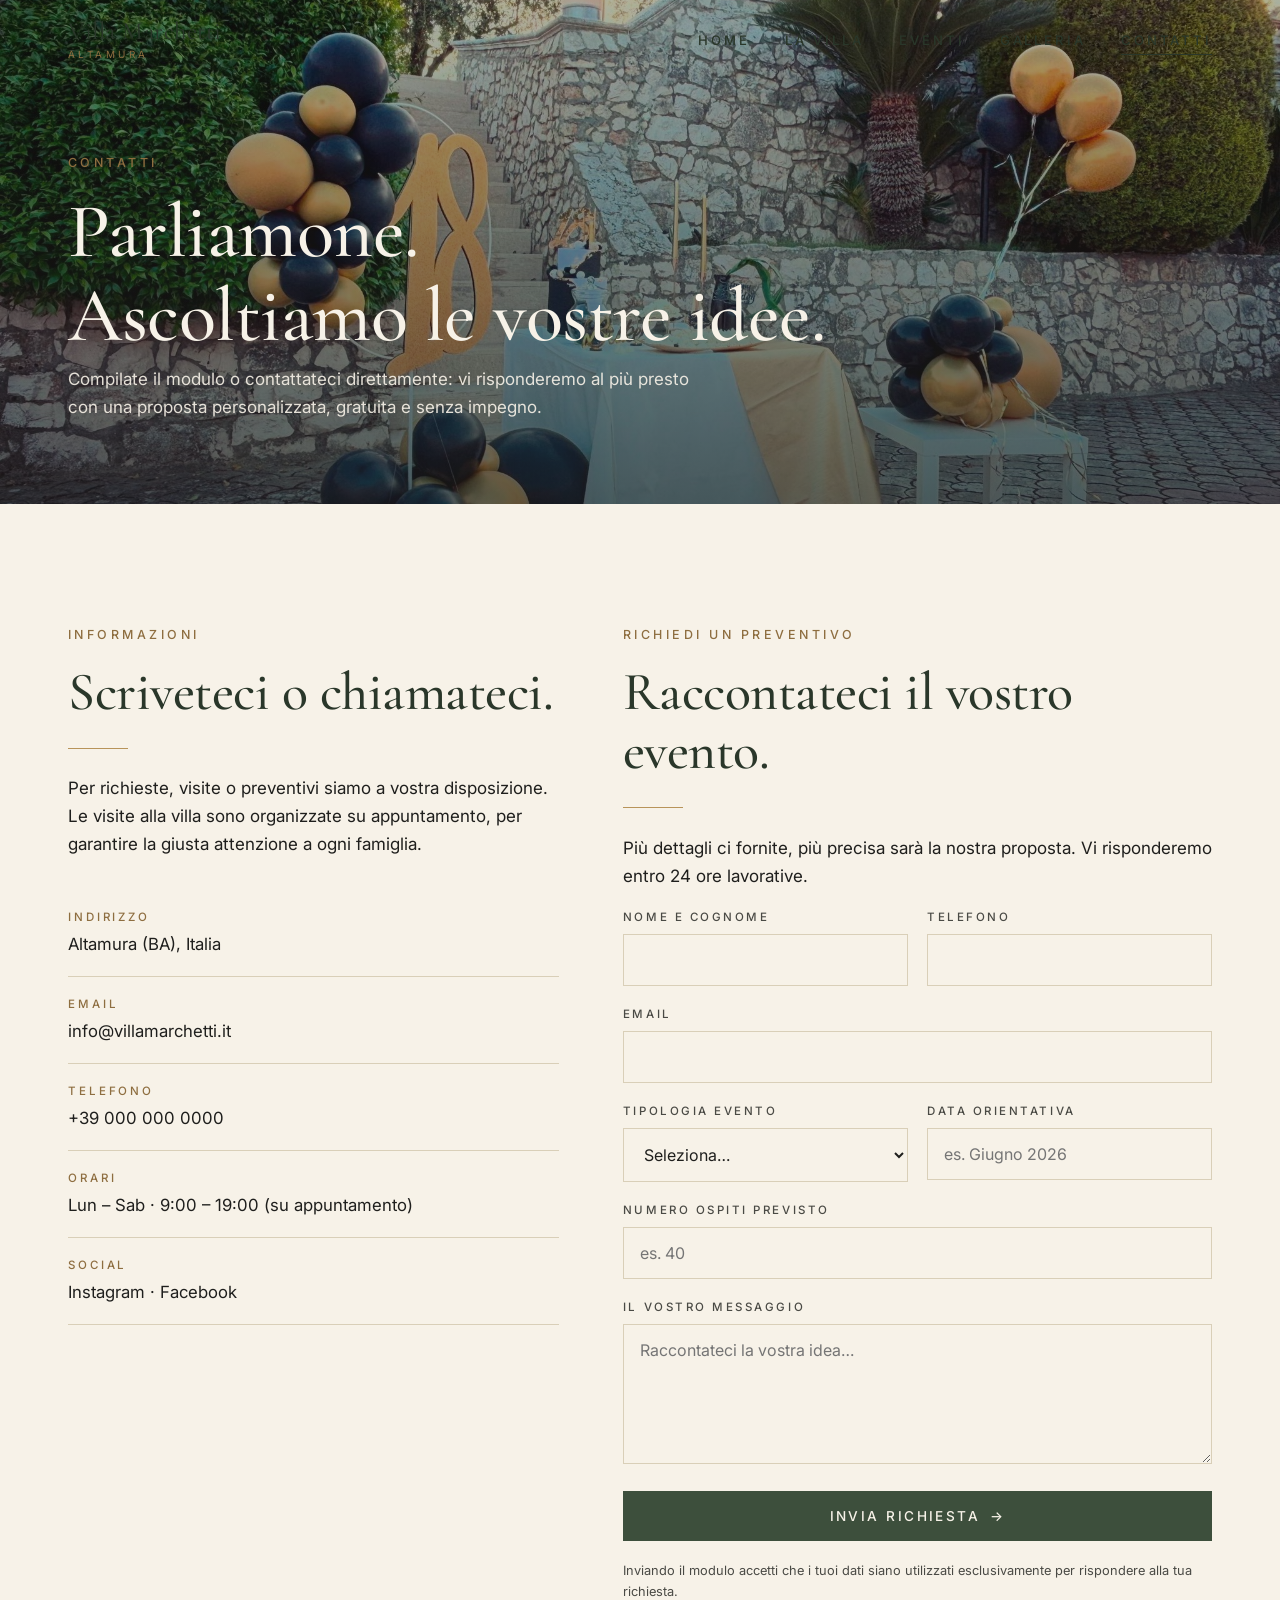
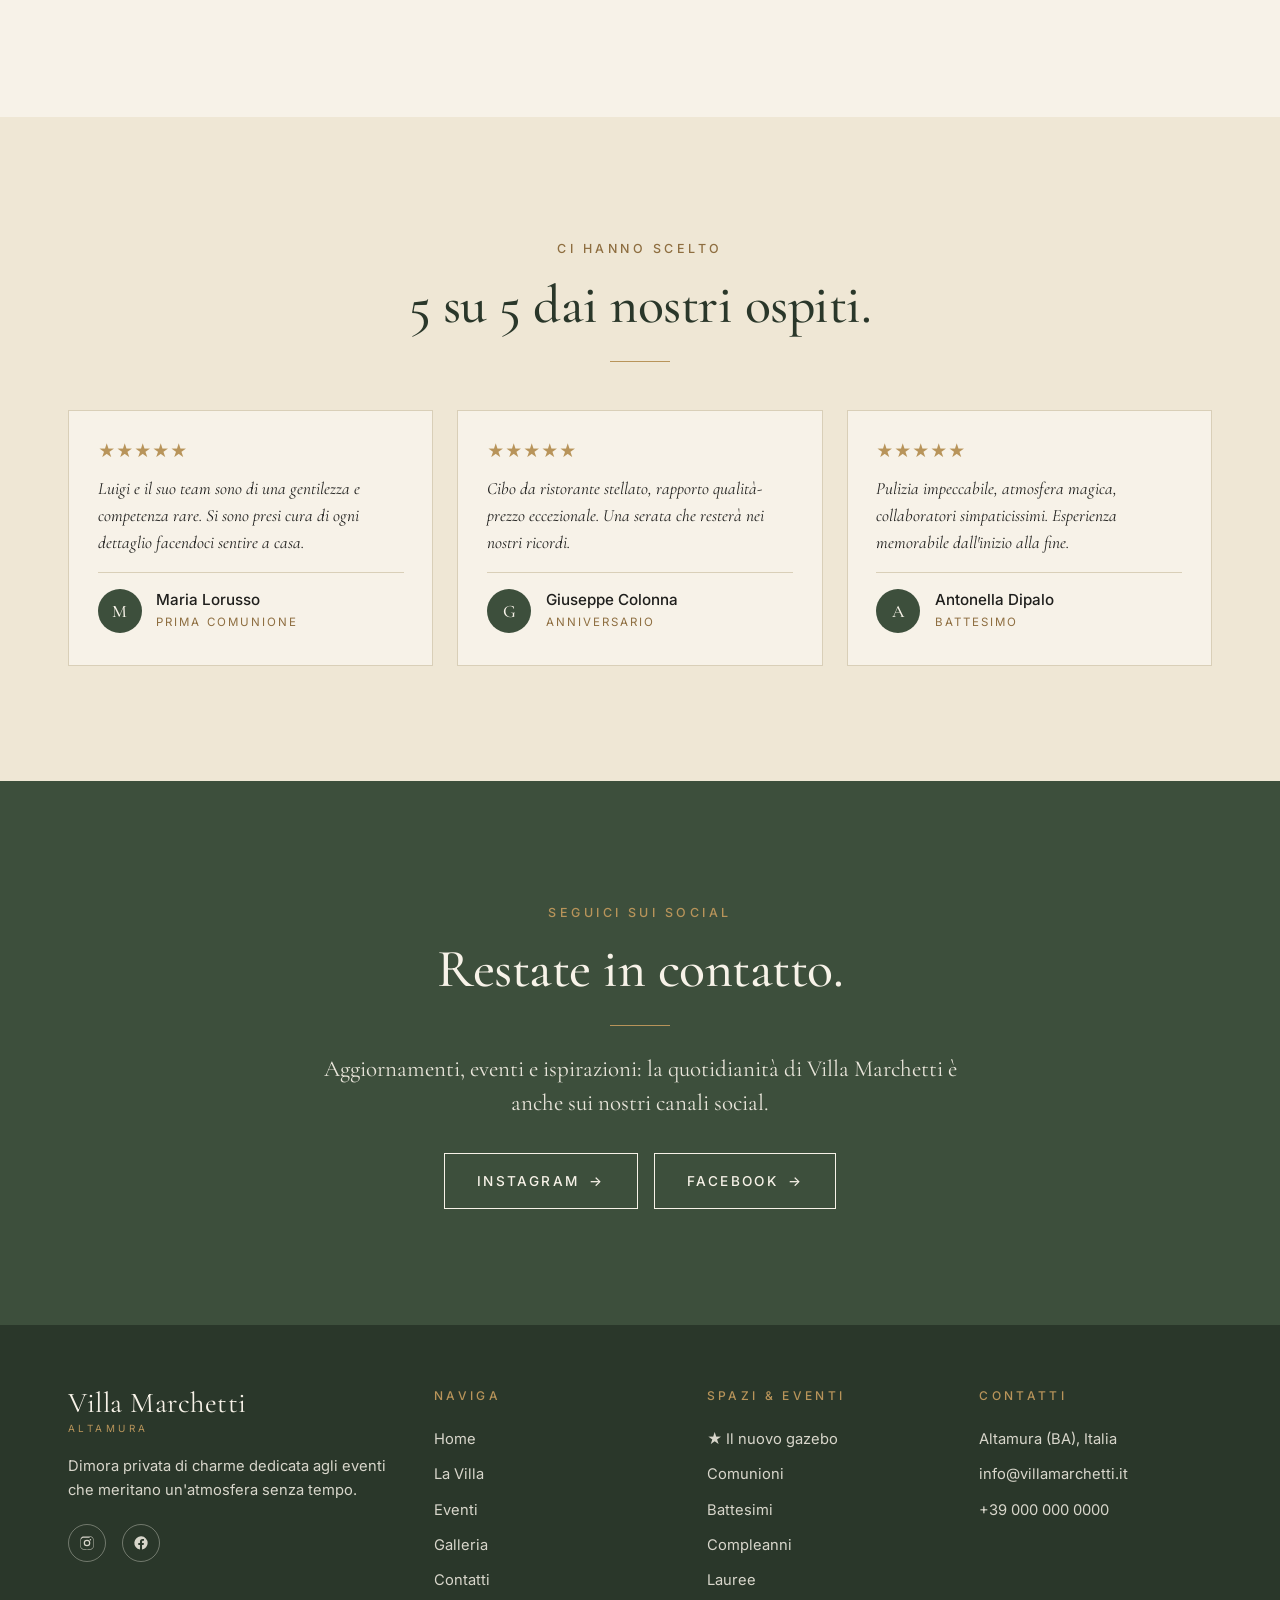
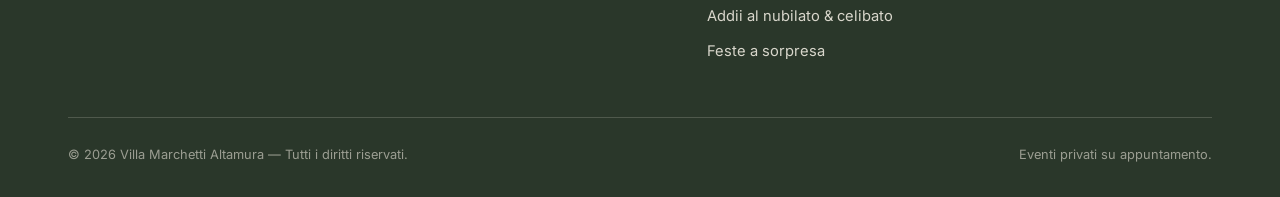
==== commit 7acbc96f: "feat: lancio nuovo gazebo in evidenza nella Home - Nuovo hero Home: foto del gazebo allestito, badge" ====
--- a/contatti.html
+++ b/contatti.html
@@ -227,8 +227,9 @@
           </ul>
         </div>
         <div>
-          <h4>Eventi</h4>
+          <h4>Spazi &amp; eventi</h4>
           <ul>
+            <li><a href="/#gazebo">★ Il nuovo gazebo</a></li>
             <li>Comunioni</li>
             <li>Battesimi</li>
             <li>Compleanni</li>
--- a/assets/css/style.css
+++ b/assets/css/style.css
@@ -317,6 +317,29 @@
   width: 52px; height: 52px;
   margin: 0 auto 1.2rem;
   color: var(--color-brass-dk);
+}
+.event-card--highlight {
+  background: var(--color-olive);
+  color: var(--color-bg);
+  border-color: var(--color-olive);
+  position: relative;
+}
+.event-card--highlight h3 { color: var(--color-bg); }
+.event-card--highlight p { color: rgba(247,242,232,.85); }
+.event-card--highlight .event-card__icon { color: var(--color-brass); }
+.event-card--highlight:hover { border-color: var(--color-brass); }
+.event-card__badge {
+  position: absolute;
+  top: 14px;
+  right: -1px;
+  background: var(--color-brass);
+  color: var(--color-olive-dk);
+  font-family: var(--font-sans);
+  font-size: .65rem;
+  letter-spacing: .25em;
+  font-weight: 600;
+  padding: .35rem .8rem;
+  text-transform: uppercase;
 }
 .event-card__icon svg { width: 100%; height: 100%; stroke: currentColor; fill: none; stroke-width: 1.2; }
 .event-card h3 { font-size: 1.4rem; margin-bottom: .5rem; }
@@ -585,6 +608,84 @@
 }
 
 /* =====================================================
+   GAZEBO — Sezione novità
+   ===================================================== */
+.eyebrow--badge {
+  background: var(--color-brass);
+  color: var(--color-olive-dk) !important;
+  padding: .5rem .9rem;
+  border-radius: 2px;
+  display: inline-flex;
+  align-items: center;
+  gap: .4rem;
+  font-weight: 600;
+  letter-spacing: .2em;
+  box-shadow: 0 4px 14px rgba(184,148,90,.35);
+}
+.eyebrow--accent {
+  color: var(--color-brass-dk);
+  font-weight: 600;
+}
+
+.gazebo-section .split__media {
+  aspect-ratio: 4/5;
+  position: relative;
+}
+.gazebo-section .split__media::after {
+  content: 'NOVITÀ';
+  position: absolute;
+  top: 20px;
+  right: -1px;
+  background: var(--color-brass);
+  color: var(--color-olive-dk);
+  padding: .55rem 1.1rem;
+  font-family: var(--font-sans);
+  font-size: .7rem;
+  letter-spacing: .25em;
+  font-weight: 600;
+  z-index: 2;
+  box-shadow: 0 6px 18px rgba(0,0,0,.25);
+}
+
+.gazebo-perks {
+  list-style: none;
+  padding: 0;
+  margin: 1.5rem 0 0;
+  display: grid;
+  gap: 1rem;
+}
+.gazebo-perks li {
+  display: flex;
+  gap: 1rem;
+  align-items: flex-start;
+  padding: 1rem 0;
+  border-top: 1px solid var(--color-line);
+}
+.gazebo-perks li:last-child { border-bottom: 1px solid var(--color-line); }
+.gazebo-perks__icon {
+  flex-shrink: 0;
+  width: 42px; height: 42px;
+  border-radius: 50%;
+  background: var(--color-bg);
+  border: 1px solid var(--color-brass);
+  color: var(--color-brass-dk);
+  display: inline-flex;
+  align-items: center;
+  justify-content: center;
+}
+.gazebo-perks__icon svg { width: 20px; height: 20px; }
+.gazebo-perks strong {
+  display: block;
+  font-family: var(--font-serif);
+  font-size: 1.15rem;
+  font-weight: 500;
+  color: var(--color-olive-dk);
+  margin-bottom: .15rem;
+  font-style: normal;
+}
+.gazebo-perks div { font-size: .95rem; color: var(--color-ink-soft); line-height: 1.5; }
+
+/* =====================================================
    PERCHÉ SCEGLIERCI — Vantaggi
    ===================================================== */
 .benefits {
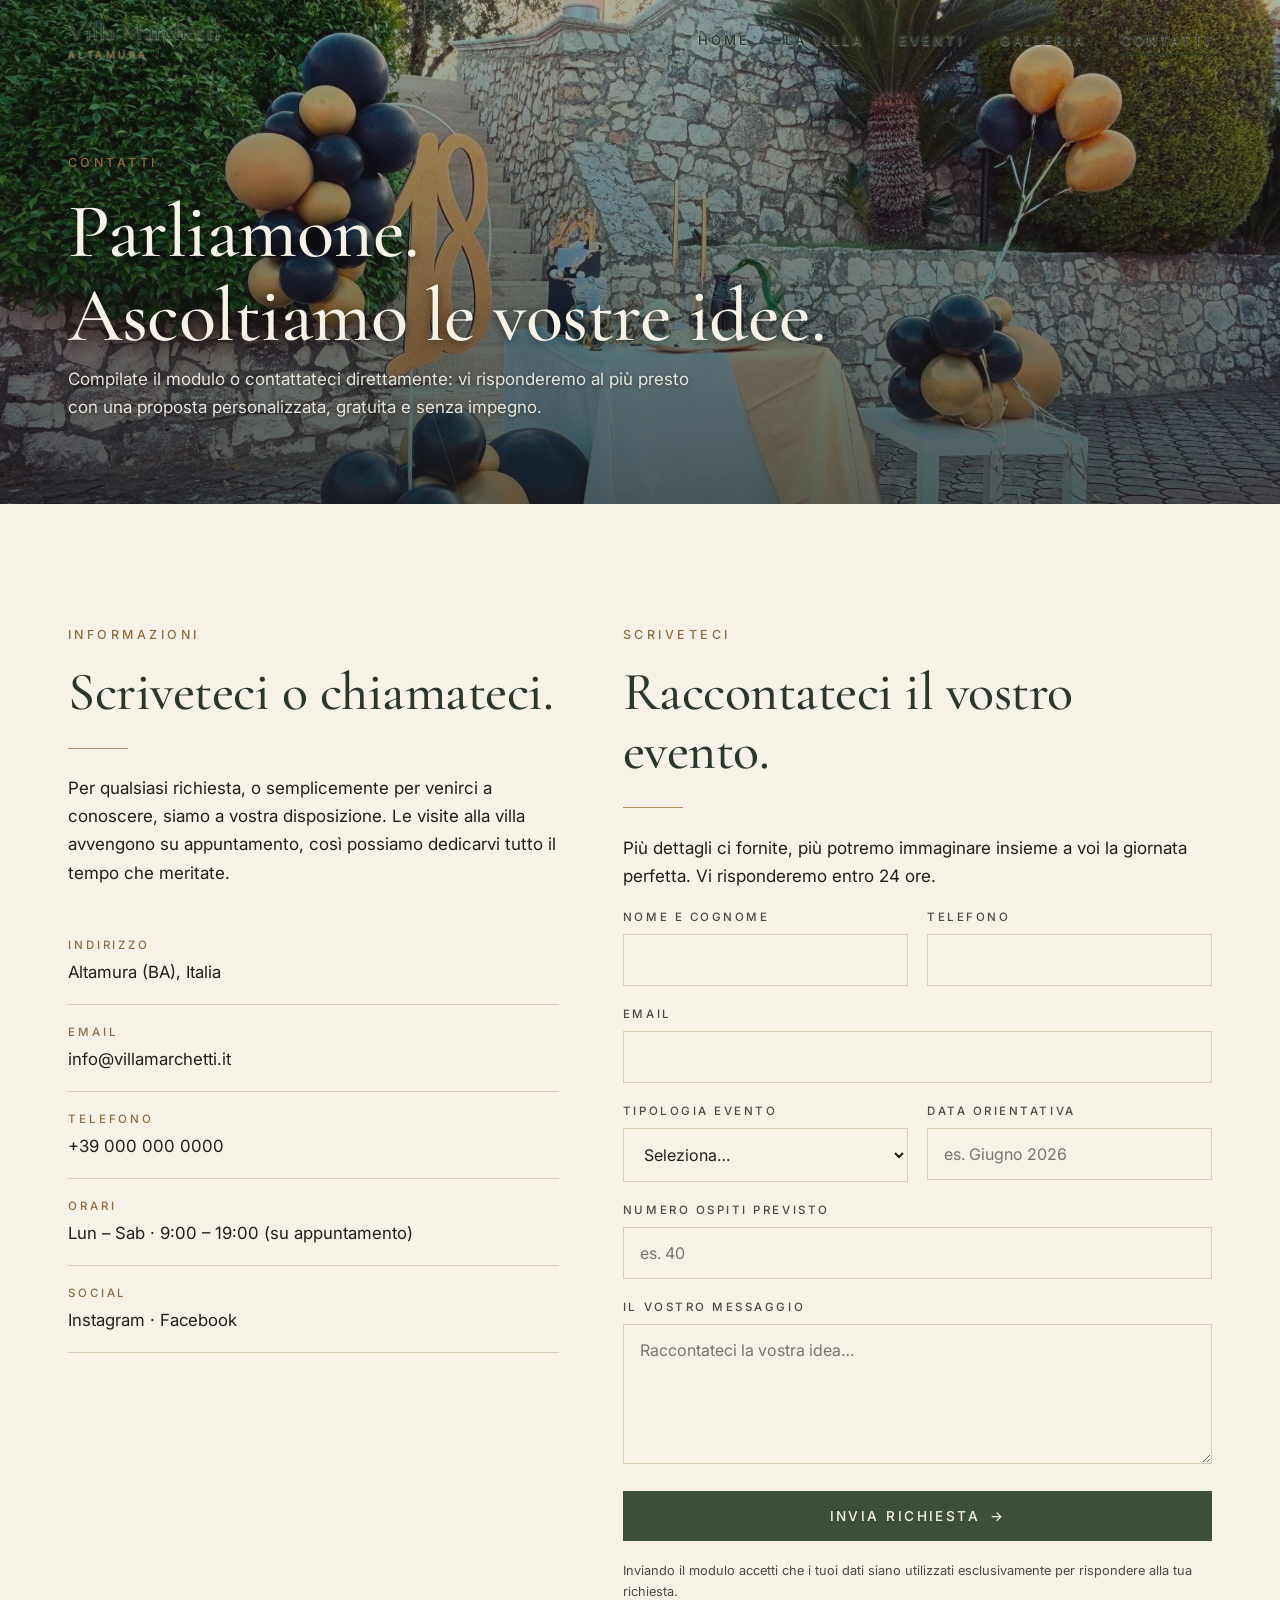
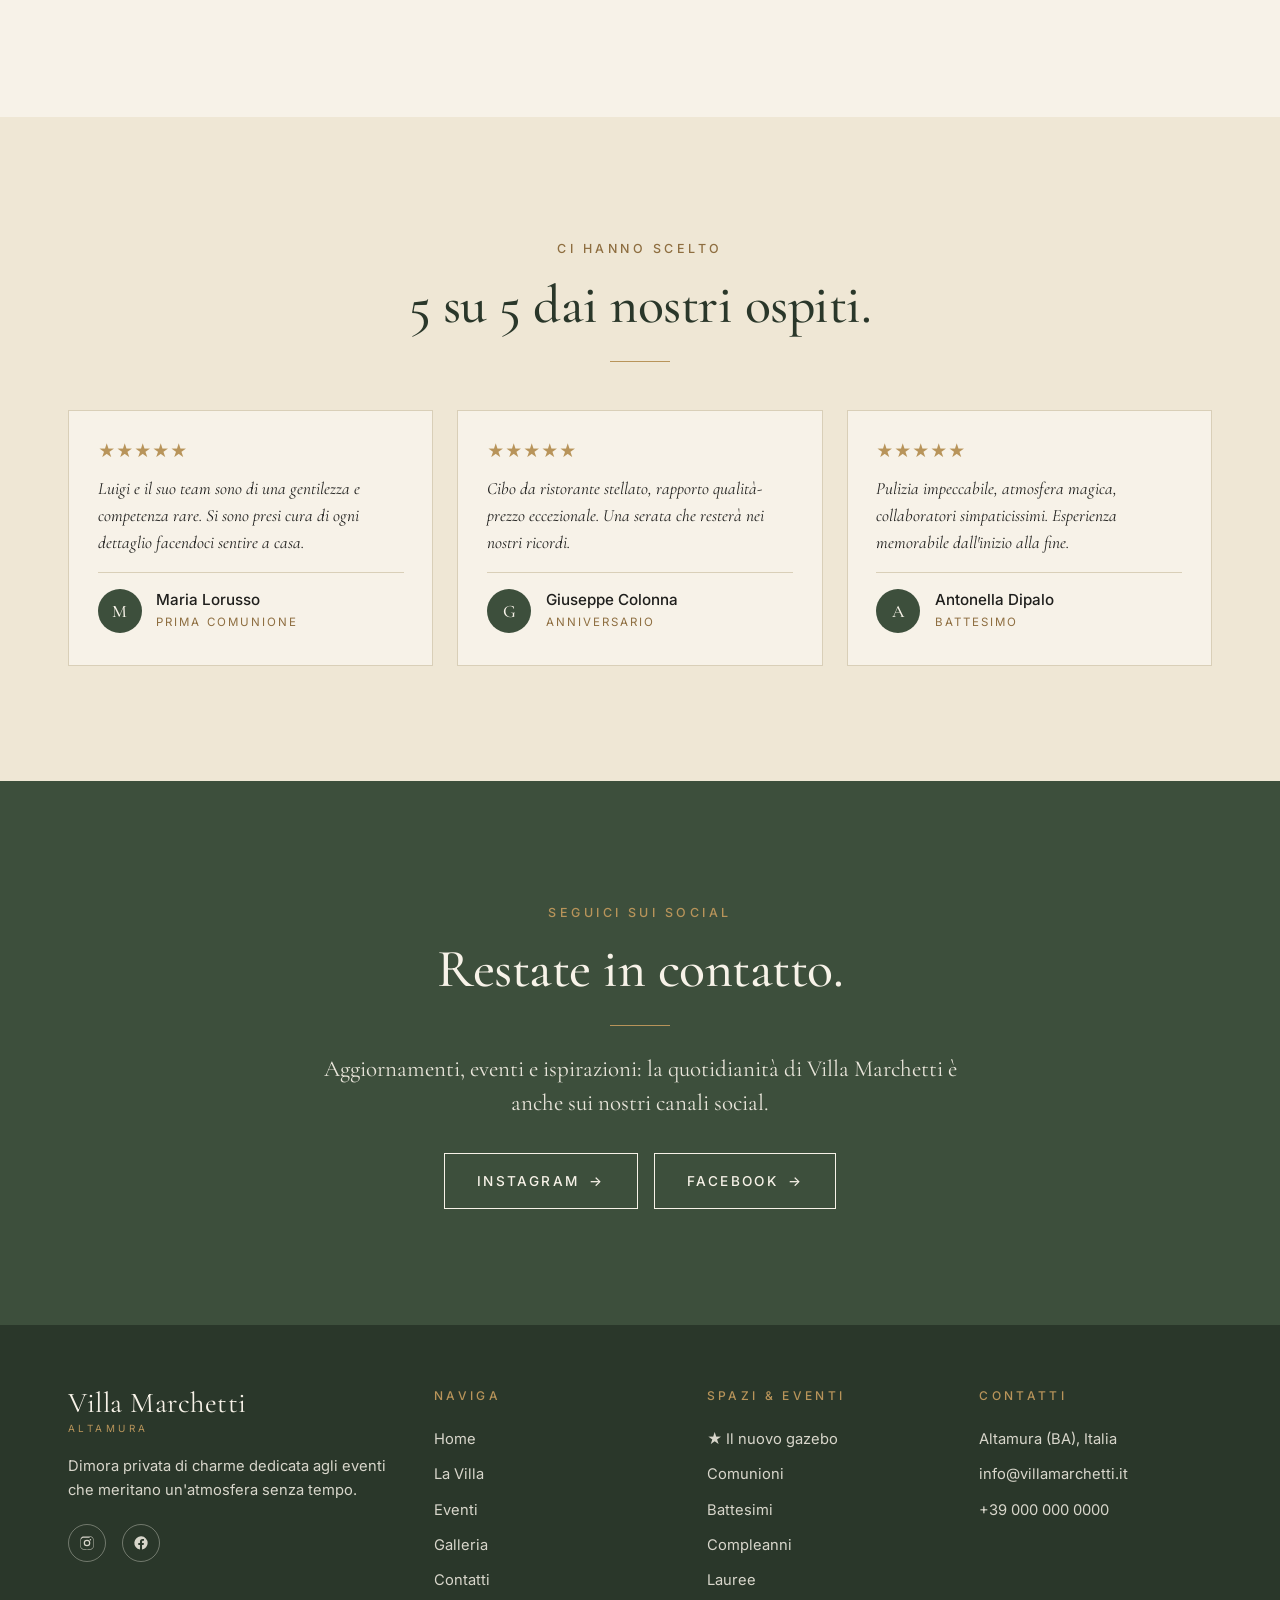
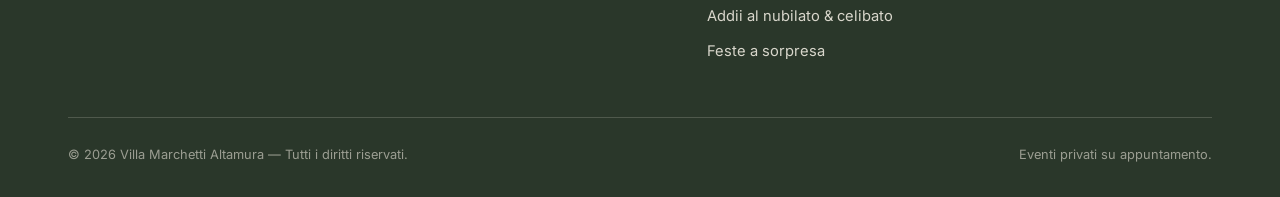
==== commit 91be2343: "copy: tono meno commerciale nelle CTA, da preventivi a inviti in villa Co-Authored-By: Claude Opus 4" ====
--- a/contatti.html
+++ b/contatti.html
@@ -4,7 +4,7 @@
   <meta charset="utf-8" />
   <meta name="viewport" content="width=device-width,initial-scale=1" />
   <title>Contatti — Villa Marchetti Altamura</title>
-  <meta name="description" content="Richiedi un preventivo o prenota una visita a Villa Marchetti, location esclusiva per eventi privati ad Altamura: comunioni, compleanni, battesimi, lauree e altro.">
+  <meta name="description" content="Vieni a conoscere Villa Marchetti, location esclusiva per eventi privati ad Altamura: comunioni, compleanni, battesimi, lauree e altro. Scriveteci o venite a trovarci.">
   <meta name="theme-color" content="#3D4F3C">
   <link rel="canonical" href="https://villamarchetti.it/contatti.html">
   <link rel="preconnect" href="https://fonts.googleapis.com">
@@ -52,7 +52,7 @@
           <span class="eyebrow">Informazioni</span>
           <h2>Scriveteci o chiamateci.</h2>
           <div class="divider"></div>
-          <p>Per richieste, visite o preventivi siamo a vostra disposizione. Le visite alla villa sono organizzate su appuntamento, per garantire la giusta attenzione a ogni famiglia.</p>
+          <p>Per qualsiasi richiesta, o semplicemente per venirci a conoscere, siamo a vostra disposizione. Le visite alla villa avvengono su appuntamento, così possiamo dedicarvi tutto il tempo che meritate.</p>
 
           <ul class="info-list">
             <li>
@@ -83,10 +83,10 @@
 
         <!-- Form -->
         <div class="reveal">
-          <span class="eyebrow">Richiedi un preventivo</span>
+          <span class="eyebrow">Scriveteci</span>
           <h2>Raccontateci il vostro evento.</h2>
           <div class="divider"></div>
-          <p>Più dettagli ci fornite, più precisa sarà la nostra proposta. Vi risponderemo entro 24 ore lavorative.</p>
+          <p>Più dettagli ci fornite, più potremo immaginare insieme a voi la giornata perfetta. Vi risponderemo entro 24 ore.</p>
 
           <form id="contact-form" class="form" autocomplete="on" novalidate>
             <div class="form__row">
--- a/assets/css/style.css
+++ b/assets/css/style.css
@@ -170,9 +170,19 @@
 .site-header:not(.is-scrolled) .brand,
 .site-header:not(.is-scrolled) .nav-link { color: var(--color-bg); }
 .site-header:not(.is-scrolled) .brand small { color: var(--color-brass); }
+.site-header:not(.is-scrolled) .brand,
+.site-header:not(.is-scrolled) .brand small,
+.site-header:not(.is-scrolled) .nav-link {
+  text-shadow: 0 1px 3px rgba(0,0,0,.35), 0 2px 12px rgba(0,0,0,.25);
+}
 .site-header.is-light:not(.is-scrolled) .brand,
 .site-header.is-light:not(.is-scrolled) .nav-link { color: var(--color-olive-dk); }
 .site-header.is-light:not(.is-scrolled) .brand small { color: var(--color-brass-dk); }
+.site-header.is-light:not(.is-scrolled) .brand,
+.site-header.is-light:not(.is-scrolled) .brand small,
+.site-header.is-light:not(.is-scrolled) .nav-link {
+  text-shadow: 0 1px 2px rgba(247,242,232,.6);
+}
 
 .nav-list {
   display: flex;
@@ -217,6 +227,7 @@
 .hero {
   position: relative;
   min-height: 100vh;
+  min-height: 100svh; /* mobile: tiene conto della browser chrome */
   display: flex;
   align-items: center;
   color: var(--color-bg);
@@ -242,8 +253,16 @@
 .hero h1 {
   color: var(--color-bg);
   margin-bottom: 1.2rem;
-}
-.hero .lead { color: rgba(247,242,232,.92); font-style: normal; }
+  text-shadow: 0 2px 8px rgba(0,0,0,.45), 0 4px 24px rgba(0,0,0,.3);
+}
+.hero .lead {
+  color: rgba(247,242,232,.95);
+  font-style: normal;
+  text-shadow: 0 1px 4px rgba(0,0,0,.45), 0 2px 12px rgba(0,0,0,.25);
+}
+.hero .eyebrow:not(.eyebrow--badge) {
+  text-shadow: 0 1px 3px rgba(0,0,0,.4);
+}
 .hero__actions {
   margin-top: 2rem;
   display: flex;
@@ -291,8 +310,17 @@
   background: linear-gradient(180deg, rgba(31,31,29,.35) 0%, rgba(31,31,29,.7) 100%);
 }
 .subhero__content { position: relative; z-index: 1; padding-top: 8rem; }
-.subhero h1 { color: var(--color-bg); margin-bottom: .4rem; }
-.subhero p { color: rgba(247,242,232,.9); max-width: 640px; }
+.subhero h1 {
+  color: var(--color-bg);
+  margin-bottom: .4rem;
+  text-shadow: 0 2px 8px rgba(0,0,0,.45), 0 4px 24px rgba(0,0,0,.3);
+}
+.subhero p {
+  color: rgba(247,242,232,.92);
+  max-width: 640px;
+  text-shadow: 0 1px 4px rgba(0,0,0,.45);
+}
+.subhero .eyebrow { text-shadow: 0 1px 3px rgba(0,0,0,.4); }
 
 /* -----  Griglia eventi (card)  ----- */
 .grid-events {
@@ -386,6 +414,7 @@
   line-height: 1.4;
   color: var(--color-ink-soft);
 }
+.section--olive .quote { color: var(--color-bg); }
 .quote::before, .quote::after {
   content: '"';
   font-size: 1.2em;
@@ -627,11 +656,32 @@
   font-weight: 600;
 }
 
-.gazebo-section .split__media {
-  aspect-ratio: 4/5;
+/* Collage 3 foto: 1 grande in alto, 2 piccole in basso, riempie tutta l'altezza del testo accanto */
+.gazebo-section .split { align-items: stretch; }
+
+.gazebo-collage {
+  display: grid;
+  grid-template-columns: 1fr 1fr;
+  grid-template-rows: minmax(280px, 2fr) minmax(180px, 1fr);
+  gap: 12px;
+  min-height: 100%;
+}
+.gazebo-collage__main {
+  grid-column: 1 / -1;
+  background-size: cover;
+  background-position: center;
   position: relative;
-}
-.gazebo-section .split__media::after {
+  overflow: hidden;
+}
+.gazebo-collage__main::before {
+  content: '';
+  position: absolute;
+  inset: 14px;
+  border: 1px solid rgba(247,242,232,.45);
+  pointer-events: none;
+  z-index: 1;
+}
+.gazebo-collage__main::after {
   content: 'NOVITÀ';
   position: absolute;
   top: 20px;
@@ -646,6 +696,18 @@
   z-index: 2;
   box-shadow: 0 6px 18px rgba(0,0,0,.25);
 }
+.gazebo-collage__small {
+  background-size: cover;
+  background-position: center;
+  transition: transform var(--t-fast);
+}
+.gazebo-collage__small:hover { transform: scale(1.02); }
+
+@media (max-width: 820px) {
+  .gazebo-collage {
+    grid-template-rows: minmax(240px, auto) minmax(140px, auto);
+  }
+}
 
 .gazebo-perks {
   list-style: none;
@@ -842,6 +904,124 @@
   color: var(--color-ink-soft);
 }
 
+/* ----- Dropdown / Tendina recensioni ----- */
+.reviews-toggle {
+  background: var(--color-bg);
+  border: 1px solid var(--color-line);
+  transition: border-color var(--t-fast), box-shadow var(--t-fast);
+}
+.reviews-toggle:hover { border-color: var(--color-brass); }
+.reviews-toggle[open] {
+  box-shadow: 0 24px 60px -30px rgba(31,31,29,.18);
+}
+
+.reviews-toggle__summary {
+  list-style: none;
+  cursor: pointer;
+  padding: clamp(2rem, 5vw, 3.5rem) clamp(1.5rem, 4vw, 3rem);
+  display: flex;
+  align-items: center;
+  justify-content: space-between;
+  gap: 1.5rem;
+  position: relative;
+  outline: none;
+  -webkit-tap-highlight-color: transparent;
+}
+.reviews-toggle__summary::-webkit-details-marker { display: none; }
+.reviews-toggle__summary::marker { display: none; content: ''; }
+.reviews-toggle__summary:focus-visible {
+  outline: 2px solid var(--color-brass);
+  outline-offset: -4px;
+}
+
+.reviews-toggle__heading {
+  flex: 1;
+  text-align: center;
+  display: flex;
+  flex-direction: column;
+  align-items: center;
+  gap: .35rem;
+}
+.reviews-toggle__heading h2 {
+  margin: .25rem 0 .35rem;
+  font-size: clamp(1.8rem, 4vw, 2.8rem);
+}
+.reviews-toggle__rating {
+  display: inline-flex;
+  align-items: center;
+  gap: .7rem;
+  margin-top: .4rem;
+  flex-wrap: wrap;
+  justify-content: center;
+}
+.reviews-toggle__stars {
+  color: var(--color-brass);
+  font-size: 1.15rem;
+  letter-spacing: 2px;
+}
+.reviews-toggle__count {
+  font-family: var(--font-sans);
+  font-size: .82rem;
+  letter-spacing: .18em;
+  text-transform: uppercase;
+  color: var(--color-ink-soft);
+  font-weight: 500;
+}
+.reviews-toggle__hint {
+  font-family: var(--font-sans);
+  font-size: .72rem;
+  letter-spacing: .22em;
+  text-transform: uppercase;
+  color: var(--color-brass-dk);
+  margin-top: .9rem;
+  font-weight: 500;
+}
+.reviews-toggle[open] .reviews-toggle__hint::before { content: 'Chiudi · '; }
+.reviews-toggle:not([open]) .reviews-toggle__hint::after { content: ' ↓'; }
+
+.reviews-toggle__chevron {
+  flex-shrink: 0;
+  width: 52px; height: 52px;
+  border: 1px solid var(--color-brass);
+  border-radius: 50%;
+  display: inline-flex;
+  align-items: center;
+  justify-content: center;
+  color: var(--color-brass-dk);
+  transition: transform .45s cubic-bezier(.22,.61,.36,1), background var(--t-fast);
+}
+.reviews-toggle__chevron svg { width: 20px; height: 20px; }
+.reviews-toggle__summary:hover .reviews-toggle__chevron {
+  background: var(--color-brass);
+  color: var(--color-bg);
+}
+.reviews-toggle[open] .reviews-toggle__chevron { transform: rotate(180deg); }
+
+.reviews-toggle__content {
+  overflow: hidden;
+  transition: height .55s cubic-bezier(.22,.61,.36,1);
+}
+.reviews-toggle__inner {
+  padding: 0 clamp(1.5rem, 4vw, 3rem) clamp(2rem, 5vw, 3.5rem);
+  border-top: 1px solid var(--color-line);
+}
+.reviews-toggle__intro {
+  text-align: center;
+  max-width: 720px;
+  margin: 2.5rem auto 0;
+}
+.reviews-toggle__inner .reviews-grid { margin-top: 2.5rem; }
+.reviews-toggle__inner .reviews-summary { margin-top: 2rem; }
+
+@media (max-width: 640px) {
+  .reviews-toggle__summary {
+    flex-direction: column;
+    gap: 1.2rem;
+  }
+  .reviews-toggle__chevron { width: 44px; height: 44px; }
+  .reviews-toggle__chevron svg { width: 18px; height: 18px; }
+}
+
 /* -----  Reveal on scroll  ----- */
 .reveal {
   opacity: 0;
@@ -861,3 +1041,134 @@
   padding: 0; margin: -1px; overflow: hidden;
   clip: rect(0,0,0,0); white-space: nowrap; border: 0;
 }
+
+/* =====================================================
+   MOBILE — Ottimizzazioni per tablet e smartphone
+   ===================================================== */
+
+/* Tablet & telefoni grandi (≤ 880px): menu mobile + tap target */
+@media (max-width: 880px) {
+  .nav-list .nav-link {
+    padding: .9rem 2rem;
+    font-size: 1.1rem;
+    letter-spacing: .18em;
+  }
+  .nav-list .nav-link::after { display: none; }
+  .nav-toggle { width: 36px; height: 28px; }
+
+  .section { padding: clamp(3rem, 7vw, 5rem) 0; }
+  .section--tight { padding: clamp(2.5rem, 5vw, 4rem) 0; }
+}
+
+/* Telefoni medi (≤ 640px) */
+@media (max-width: 640px) {
+  body { font-size: 16px; }
+
+  /* Hero più compatto */
+  .hero { min-height: 92vh; min-height: 92svh; }
+  .hero__content { padding-top: 5rem; max-width: 100%; }
+  .hero h1 { font-size: clamp(2.2rem, 9vw, 3rem); line-height: 1.05; }
+  .hero .lead { font-size: 1.02rem; line-height: 1.5; }
+  .hero__actions { gap: .7rem; }
+  .hero__actions .btn { flex: 1 1 100%; justify-content: center; padding: .95rem 1.4rem; }
+  .hero__scroll { display: none; } /* evita sovrapposizione con CTA */
+
+  /* Subhero */
+  .subhero { min-height: 48vh; min-height: 48svh; padding-bottom: 2rem; }
+  .subhero__content { padding-top: 5.5rem; }
+  .subhero h1 { font-size: clamp(1.9rem, 7vw, 2.4rem); }
+  .subhero p { font-size: .98rem; }
+
+  /* Eyebrow badge wraps gracefully */
+  .eyebrow--badge {
+    font-size: .68rem;
+    padding: .45rem .75rem;
+    letter-spacing: .16em;
+  }
+
+  /* Brand size minore */
+  .brand { font-size: 1.35rem; }
+  .brand small { font-size: .58rem; letter-spacing: .3em; margin-top: .25rem; }
+  .footer-grid .brand { font-size: 1.55rem; }
+
+  /* Quote */
+  .quote { font-size: clamp(1.15rem, 4.5vw, 1.55rem); }
+
+  /* Card padding ridotto */
+  .event-card { padding: 2rem 1.5rem; }
+  .event-card h3 { font-size: 1.2rem; }
+  .benefit { padding: 2rem 1.5rem; }
+  .review-card { padding: 1.7rem 1.4rem; }
+  .review-card__text { font-size: 1rem; line-height: 1.5; }
+
+  /* Gazebo collage compatto */
+  .gazebo-collage {
+    grid-template-rows: minmax(220px, auto) minmax(130px, auto);
+    gap: 8px;
+  }
+  .gazebo-collage__main::before { inset: 8px; }
+  .gazebo-collage__main::after {
+    top: 12px;
+    font-size: .6rem;
+    padding: .4rem .7rem;
+    letter-spacing: .22em;
+  }
+
+  /* Gazebo perks */
+  .gazebo-perks li { padding: .8rem 0; gap: .8rem; }
+  .gazebo-perks__icon { width: 38px; height: 38px; }
+  .gazebo-perks__icon svg { width: 18px; height: 18px; }
+  .gazebo-perks strong { font-size: 1.05rem; }
+  .gazebo-perks div { font-size: .92rem; }
+
+  /* Gallery più compatta */
+  .gallery { gap: .5rem; }
+
+  /* Reviews summary */
+  .reviews-summary { gap: 1.2rem; }
+  .reviews-summary__score { font-size: 2.4rem; }
+
+  /* Event detail (pagina Eventi) */
+  .event-detail { padding: 2.5rem 0; gap: 1.5rem; }
+  .event-detail h3 { font-size: 1.6rem; }
+
+  /* Sezione Split (la-villa, home): gap ridotto */
+  .split { gap: 1.5rem; }
+  .split__media { aspect-ratio: 4/3; }
+  .split__media::before { inset: 10px; }
+
+  /* CTA buttons text-center sezioni: meglio adattati */
+  .text-center .btn { width: 100%; max-width: 320px; justify-content: center; }
+
+  /* Footer: spaziatura */
+  .site-footer { padding: 3rem 0 1.5rem; }
+  .footer-grid { gap: 2rem; margin-bottom: 2rem; }
+}
+
+/* Telefoni piccoli (≤ 400px) */
+@media (max-width: 400px) {
+  :root { --gutter: 1.1rem; }
+  .hero h1 { font-size: 2rem; }
+  .subhero h1 { font-size: 1.7rem; }
+  .brand { font-size: 1.2rem; }
+  .brand small { font-size: .52rem; letter-spacing: .28em; }
+  .nav-toggle { width: 32px; height: 26px; }
+  .review-card { padding: 1.4rem 1.2rem; }
+  .event-card { padding: 1.8rem 1.3rem; }
+  .benefit { padding: 1.8rem 1.3rem; }
+}
+
+/* Form: previene zoom automatico iOS (font ≥ 16px) */
+@media (max-width: 640px) {
+  .form input,
+  .form select,
+  .form textarea { font-size: 16px; }
+  .form { gap: 1rem; }
+  .form textarea { min-height: 120px; }
+}
+
+/* iOS Safari: bottoni hover non si attivano, ma il tap deve dare feedback */
+@media (hover: none) {
+  .btn:active { transform: translateY(0); opacity: .85; }
+  .review-card:hover, .event-card:hover, .benefit:hover { transform: none; }
+}
